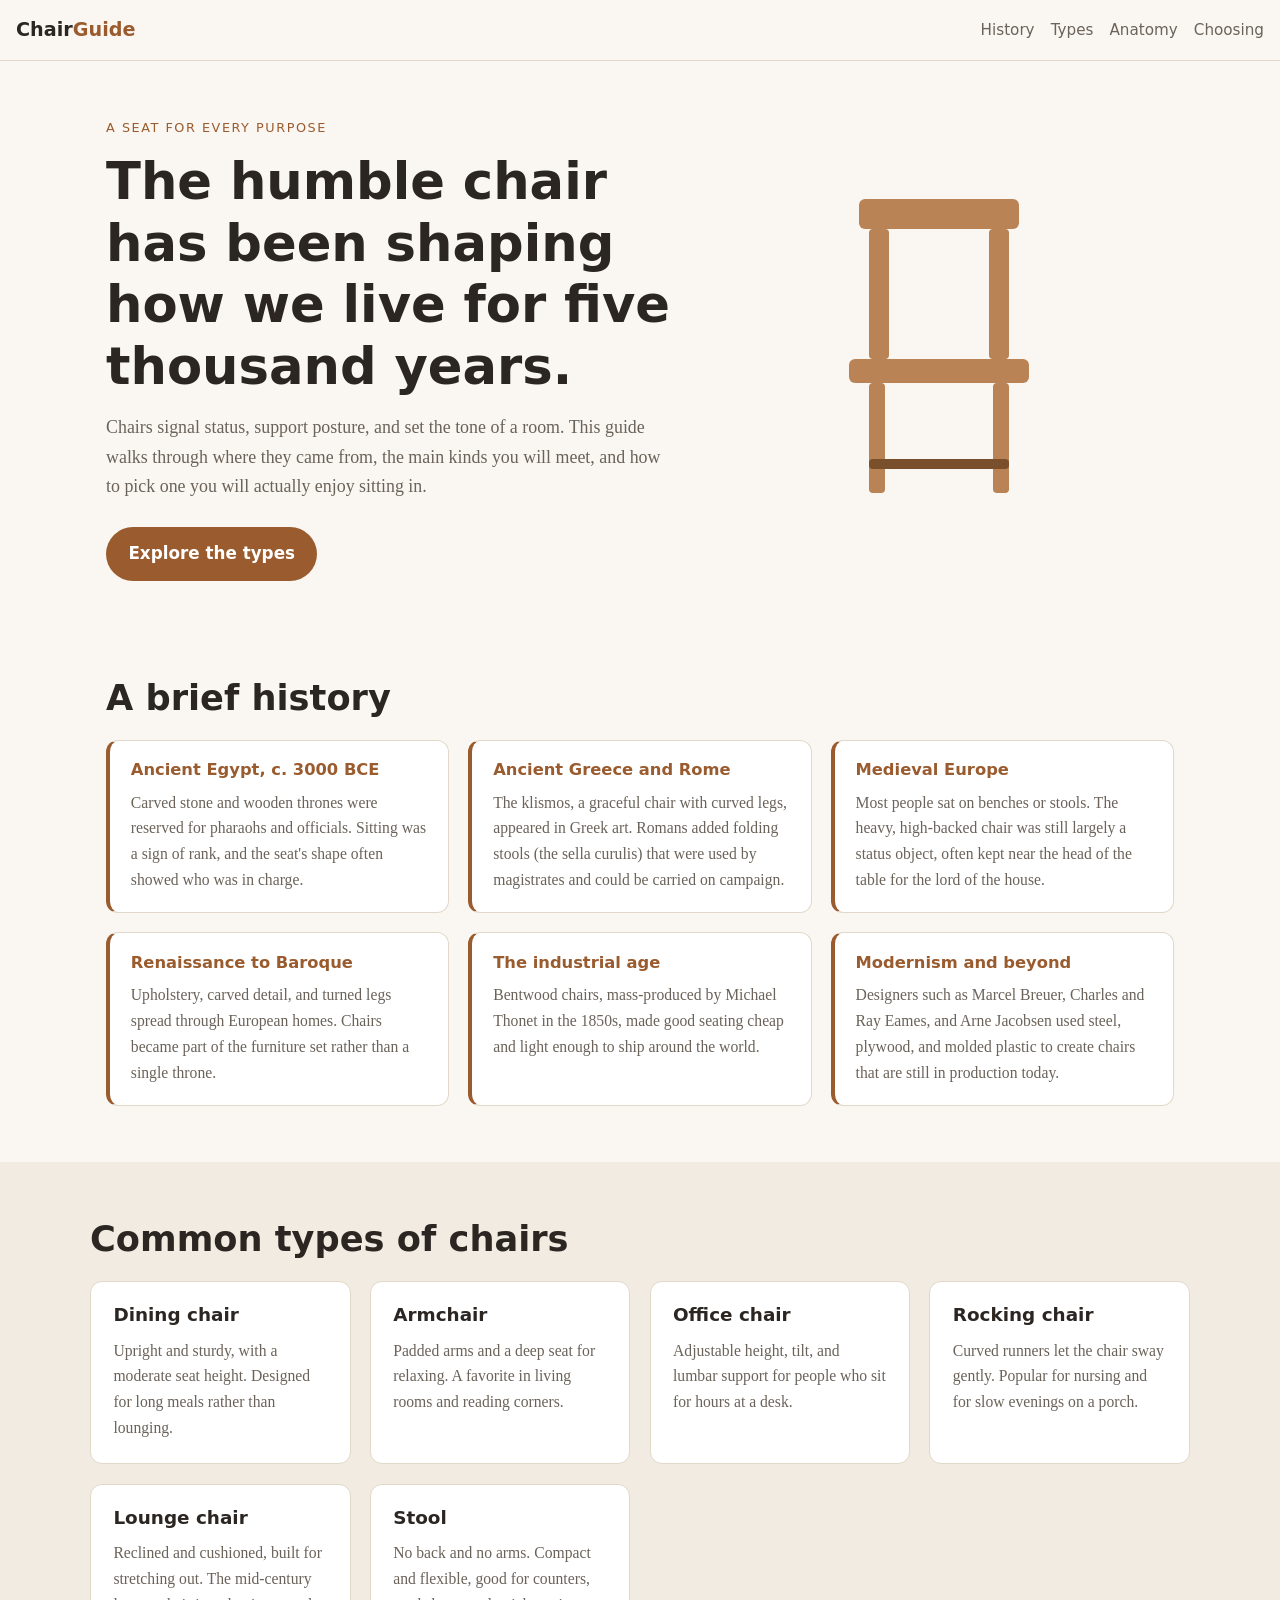
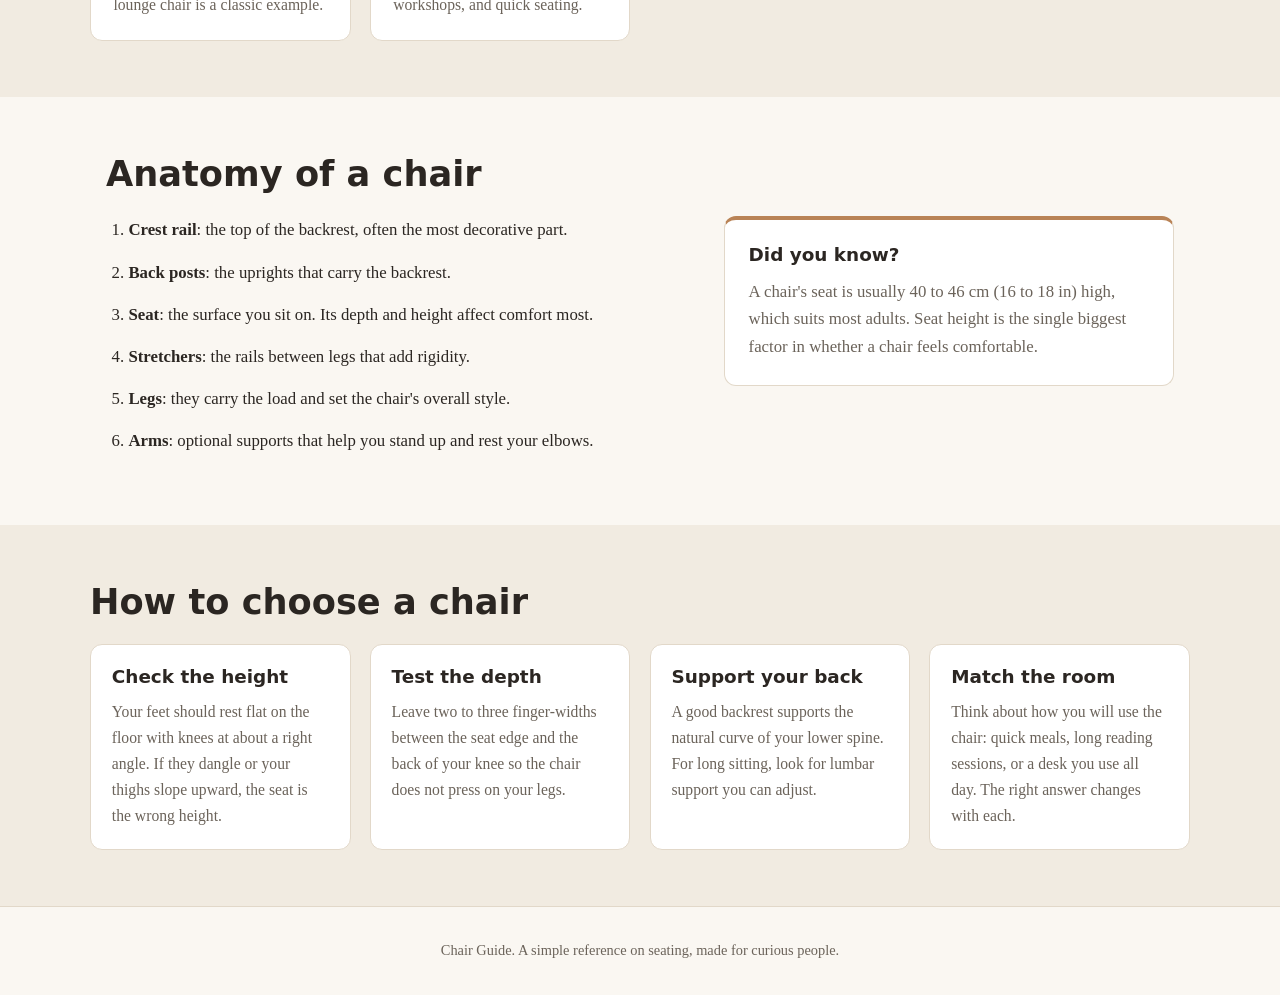
==== index.html @ 773b4d07 "Real Real Chairs" ====
<!doctype html>
<html lang="en">
<head>
  <meta charset="utf-8">
  <meta name="viewport" content="width=device-width, initial-scale=1">
  <title>The Chair: A Seat Through History</title>
  <meta name="description" content="A short guide to chairs: their history, the main types, and how to choose one that fits.">
  <link rel="stylesheet" href="styles.css">
</head>
<body>

  <header class="site-header">
    <a class="logo" href="#top" aria-label="Back to top">Chair<span>Guide</span></a>
    <nav aria-label="Main">
      <a href="#history">History</a>
      <a href="#types">Types</a>
      <a href="#anatomy">Anatomy</a>
      <a href="#choosing">Choosing</a>
    </nav>
  </header>

  <main id="top">

    <section class="hero">
      <div class="hero-text">
        <p class="eyebrow">A seat for every purpose</p>
        <h1>The humble chair has been shaping how we live for five thousand years.</h1>
        <p class="lead">Chairs signal status, support posture, and set the tone of a room. This guide walks through where they came from, the main kinds you will meet, and how to pick one you will actually enjoy sitting in.</p>
        <a class="button" href="#types">Explore the types</a>
      </div>
      <svg class="hero-art" viewBox="0 0 300 340" role="img" aria-label="Simple line drawing of a wooden chair">
        <rect x="70" y="20" width="160" height="30" rx="6" class="wood"/>
        <rect x="80" y="50" width="20" height="130" rx="4" class="wood"/>
        <rect x="200" y="50" width="20" height="130" rx="4" class="wood"/>
        <rect x="60" y="180" width="180" height="24" rx="6" class="wood"/>
        <rect x="80" y="204" width="16" height="110" rx="4" class="wood"/>
        <rect x="204" y="204" width="16" height="110" rx="4" class="wood"/>
        <rect x="80" y="280" width="140" height="10" rx="4" class="wood-dark"/>
      </svg>
    </section>

    <section id="history" class="section">
      <h2>A brief history</h2>
      <div class="timeline">
        <article>
          <h3>Ancient Egypt, c. 3000 BCE</h3>
          <p>Carved stone and wooden thrones were reserved for pharaohs and officials. Sitting was a sign of rank, and the seat's shape often showed who was in charge.</p>
        </article>
        <article>
          <h3>Ancient Greece and Rome</h3>
          <p>The klismos, a graceful chair with curved legs, appeared in Greek art. Romans added folding stools (the sella curulis) that were used by magistrates and could be carried on campaign.</p>
        </article>
        <article>
          <h3>Medieval Europe</h3>
          <p>Most people sat on benches or stools. The heavy, high-backed chair was still largely a status object, often kept near the head of the table for the lord of the house.</p>
        </article>
        <article>
          <h3>Renaissance to Baroque</h3>
          <p>Upholstery, carved detail, and turned legs spread through European homes. Chairs became part of the furniture set rather than a single throne.</p>
        </article>
        <article>
          <h3>The industrial age</h3>
          <p>Bentwood chairs, mass-produced by Michael Thonet in the 1850s, made good seating cheap and light enough to ship around the world.</p>
        </article>
        <article>
          <h3>Modernism and beyond</h3>
          <p>Designers such as Marcel Breuer, Charles and Ray Eames, and Arne Jacobsen used steel, plywood, and molded plastic to create chairs that are still in production today.</p>
        </article>
      </div>
    </section>

    <section id="types" class="section alt">
      <h2>Common types of chairs</h2>
      <div class="cards">
        <article class="card">
          <h3>Dining chair</h3>
          <p>Upright and sturdy, with a moderate seat height. Designed for long meals rather than lounging.</p>
        </article>
        <article class="card">
          <h3>Armchair</h3>
          <p>Padded arms and a deep seat for relaxing. A favorite in living rooms and reading corners.</p>
        </article>
        <article class="card">
          <h3>Office chair</h3>
          <p>Adjustable height, tilt, and lumbar support for people who sit for hours at a desk.</p>
        </article>
        <article class="card">
          <h3>Rocking chair</h3>
          <p>Curved runners let the chair sway gently. Popular for nursing and for slow evenings on a porch.</p>
        </article>
        <article class="card">
          <h3>Lounge chair</h3>
          <p>Reclined and cushioned, built for stretching out. The mid-century lounge chair is a classic example.</p>
        </article>
        <article class="card">
          <h3>Stool</h3>
          <p>No back and no arms. Compact and flexible, good for counters, workshops, and quick seating.</p>
        </article>
      </div>
    </section>

    <section id="anatomy" class="section">
      <h2>Anatomy of a chair</h2>
      <div class="split">
        <ol class="parts">
          <li><strong>Crest rail</strong>: the top of the backrest, often the most decorative part.</li>
          <li><strong>Back posts</strong>: the uprights that carry the backrest.</li>
          <li><strong>Seat</strong>: the surface you sit on. Its depth and height affect comfort most.</li>
          <li><strong>Stretchers</strong>: the rails between legs that add rigidity.</li>
          <li><strong>Legs</strong>: they carry the load and set the chair's overall style.</li>
          <li><strong>Arms</strong>: optional supports that help you stand up and rest your elbows.</li>
        </ol>
        <div class="fact-box">
          <h3>Did you know?</h3>
          <p>A chair's seat is usually 40 to 46 cm (16 to 18 in) high, which suits most adults. Seat height is the single biggest factor in whether a chair feels comfortable.</p>
        </div>
      </div>
    </section>

    <section id="choosing" class="section alt">
      <h2>How to choose a chair</h2>
      <div class="checklist">
        <div>
          <h3>Check the height</h3>
          <p>Your feet should rest flat on the floor with knees at about a right angle. If they dangle or your thighs slope upward, the seat is the wrong height.</p>
        </div>
        <div>
          <h3>Test the depth</h3>
          <p>Leave two to three finger-widths between the seat edge and the back of your knee so the chair does not press on your legs.</p>
        </div>
        <div>
          <h3>Support your back</h3>
          <p>A good backrest supports the natural curve of your lower spine. For long sitting, look for lumbar support you can adjust.</p>
        </div>
        <div>
          <h3>Match the room</h3>
          <p>Think about how you will use the chair: quick meals, long reading sessions, or a desk you use all day. The right answer changes with each.</p>
        </div>
      </div>
    </section>

  </main>

  <footer class="site-footer">
    <p>Chair Guide. A simple reference on seating, made for curious people.</p>
  </footer>

</body>
</html>
---- styles.css ----
:root {
  --bg: #faf7f2;
  --surface: #ffffff;
  --alt: #f1ebe1;
  --text: #2b2622;
  --muted: #6b635a;
  --accent: #9a5b2e;
  --accent-dark: #7a4420;
  --wood: #b98356;
  --wood-dark: #7a4f2c;
  --line: #e2d8c9;
  --radius: 12px;
}

@media (prefers-color-scheme: dark) {
  :root:not([data-theme="light"]) {
    --bg: #1d1a17;
    --surface: #26221e;
    --alt: #2a2520;
    --text: #f1ebe3;
    --muted: #b3a898;
    --accent: #d9a06a;
    --accent-dark: #e8b685;
    --wood: #c9925f;
    --wood-dark: #8a5a32;
    --line: #3d362e;
  }
}

:root[data-theme="dark"] {
  --bg: #1d1a17;
  --surface: #26221e;
  --alt: #2a2520;
  --text: #f1ebe3;
  --muted: #b3a898;
  --accent: #d9a06a;
  --accent-dark: #e8b685;
  --wood: #c9925f;
  --wood-dark: #8a5a32;
  --line: #3d362e;
}

* { box-sizing: border-box; }

html { scroll-behavior: smooth; }

body {
  margin: 0;
  background: var(--bg);
  color: var(--text);
  font-family: Georgia, "Times New Roman", serif;
  line-height: 1.65;
  font-size: 1.05rem;
}

a { color: var(--accent); }

h1, h2, h3 {
  font-family: "Segoe UI", system-ui, -apple-system, sans-serif;
  line-height: 1.2;
  margin: 0 0 0.6em;
}

h2 { font-size: clamp(1.7rem, 3vw, 2.2rem); }
h3 { font-size: 1.15rem; }
p { margin: 0 0 1em; }

/* Header */
.site-header {
  position: sticky;
  top: 0;
  z-index: 10;
  display: flex;
  flex-wrap: wrap;
  align-items: center;
  justify-content: space-between;
  gap: 0.5rem 1.5rem;
  padding: 0.9rem 16px;
  background: color-mix(in srgb, var(--bg) 92%, transparent);
  backdrop-filter: blur(8px);
  border-bottom: 1px solid var(--line);
  font-family: "Segoe UI", system-ui, sans-serif;
}

.logo {
  font-weight: 700;
  font-size: 1.2rem;
  color: var(--text);
  text-decoration: none;
}
.logo span { color: var(--accent); }

.site-header nav { display: flex; flex-wrap: wrap; gap: 1rem; }
.site-header nav a {
  color: var(--muted);
  text-decoration: none;
  font-size: 0.95rem;
}
.site-header nav a:hover,
.site-header nav a:focus-visible { color: var(--accent); }

/* Hero */
.hero {
  display: grid;
  grid-template-columns: 1.2fr 1fr;
  gap: 2rem;
  align-items: center;
  max-width: 1100px;
  margin: 0 auto;
  padding: 3.5rem 16px 2.5rem;
}

.eyebrow {
  font-family: "Segoe UI", system-ui, sans-serif;
  text-transform: uppercase;
  letter-spacing: 0.12em;
  font-size: 0.8rem;
  color: var(--accent);
  margin-bottom: 0.8rem;
}

.hero h1 {
  font-size: clamp(2rem, 4.5vw, 3.2rem);
  margin-bottom: 1rem;
}

.lead {
  color: var(--muted);
  font-size: 1.12rem;
  margin-bottom: 1.6rem;
}

.button {
  display: inline-block;
  padding: 0.8rem 1.4rem;
  background: var(--accent);
  color: #fff;
  border-radius: 999px;
  text-decoration: none;
  font-family: "Segoe UI", system-ui, sans-serif;
  font-weight: 600;
}
.button:hover, .button:focus-visible { background: var(--accent-dark); }

.hero-art {
  width: 100%;
  max-width: 300px;
  justify-self: center;
}
.wood { fill: var(--wood); }
.wood-dark { fill: var(--wood-dark); }

/* Sections */
.section {
  max-width: 1100px;
  margin: 0 auto;
  padding: 3.5rem 16px;
}

.section.alt {
  max-width: none;
  background: var(--alt);
}
.section.alt > * {
  max-width: 1100px;
  margin-left: auto;
  margin-right: auto;
}
.section.alt h2 { padding-top: 0; }

/* Timeline */
.timeline {
  display: grid;
  gap: 1.2rem;
  grid-template-columns: repeat(auto-fit, minmax(260px, 1fr));
}
.timeline article {
  background: var(--surface);
  border: 1px solid var(--line);
  border-left: 4px solid var(--accent);
  border-radius: var(--radius);
  padding: 1.2rem 1.3rem;
}
.timeline h3 { color: var(--accent); font-size: 1.02rem; }
.timeline p { margin: 0; color: var(--muted); font-size: 0.98rem; }

/* Cards */
.cards {
  display: grid;
  gap: 1.2rem;
  grid-template-columns: repeat(auto-fit, minmax(240px, 1fr));
}
.card {
  background: var(--surface);
  border: 1px solid var(--line);
  border-radius: var(--radius);
  padding: 1.4rem;
  transition: transform 0.15s ease, box-shadow 0.15s ease;
}
.card:hover {
  transform: translateY(-3px);
  box-shadow: 0 8px 20px rgba(0, 0, 0, 0.08);
}
.card p { margin: 0; color: var(--muted); font-size: 0.98rem; }

/* Anatomy */
.split {
  display: grid;
  gap: 2rem;
  grid-template-columns: 1.3fr 1fr;
  align-items: start;
}
.parts {
  padding-left: 1.4rem;
  margin: 0;
}
.parts li { margin-bottom: 0.9rem; }
.fact-box {
  background: var(--surface);
  border: 1px solid var(--line);
  border-top: 4px solid var(--wood);
  border-radius: var(--radius);
  padding: 1.5rem;
}
.fact-box p { color: var(--muted); margin: 0; }

/* Checklist */
.checklist {
  display: grid;
  gap: 1.2rem;
  grid-template-columns: repeat(auto-fit, minmax(230px, 1fr));
}
.checklist > div {
  background: var(--surface);
  border-radius: var(--radius);
  padding: 1.3rem;
  border: 1px solid var(--line);
}
.checklist p { margin: 0; color: var(--muted); font-size: 0.98rem; }

/* Footer */
.site-footer {
  text-align: center;
  padding: 2rem 16px;
  color: var(--muted);
  font-size: 0.9rem;
  border-top: 1px solid var(--line);
}
.site-footer p { margin: 0; }

/* Phones */
@media (max-width: 760px) {
  .hero, .split {
    grid-template-columns: 1fr;
  }
  .hero { padding-top: 2.2rem; }
  .hero-art { max-width: 200px; order: -1; }
  .site-header { justify-content: center; }
}

@media (prefers-reduced-motion: reduce) {
  html { scroll-behavior: auto; }
  .card { transition: none; }
}
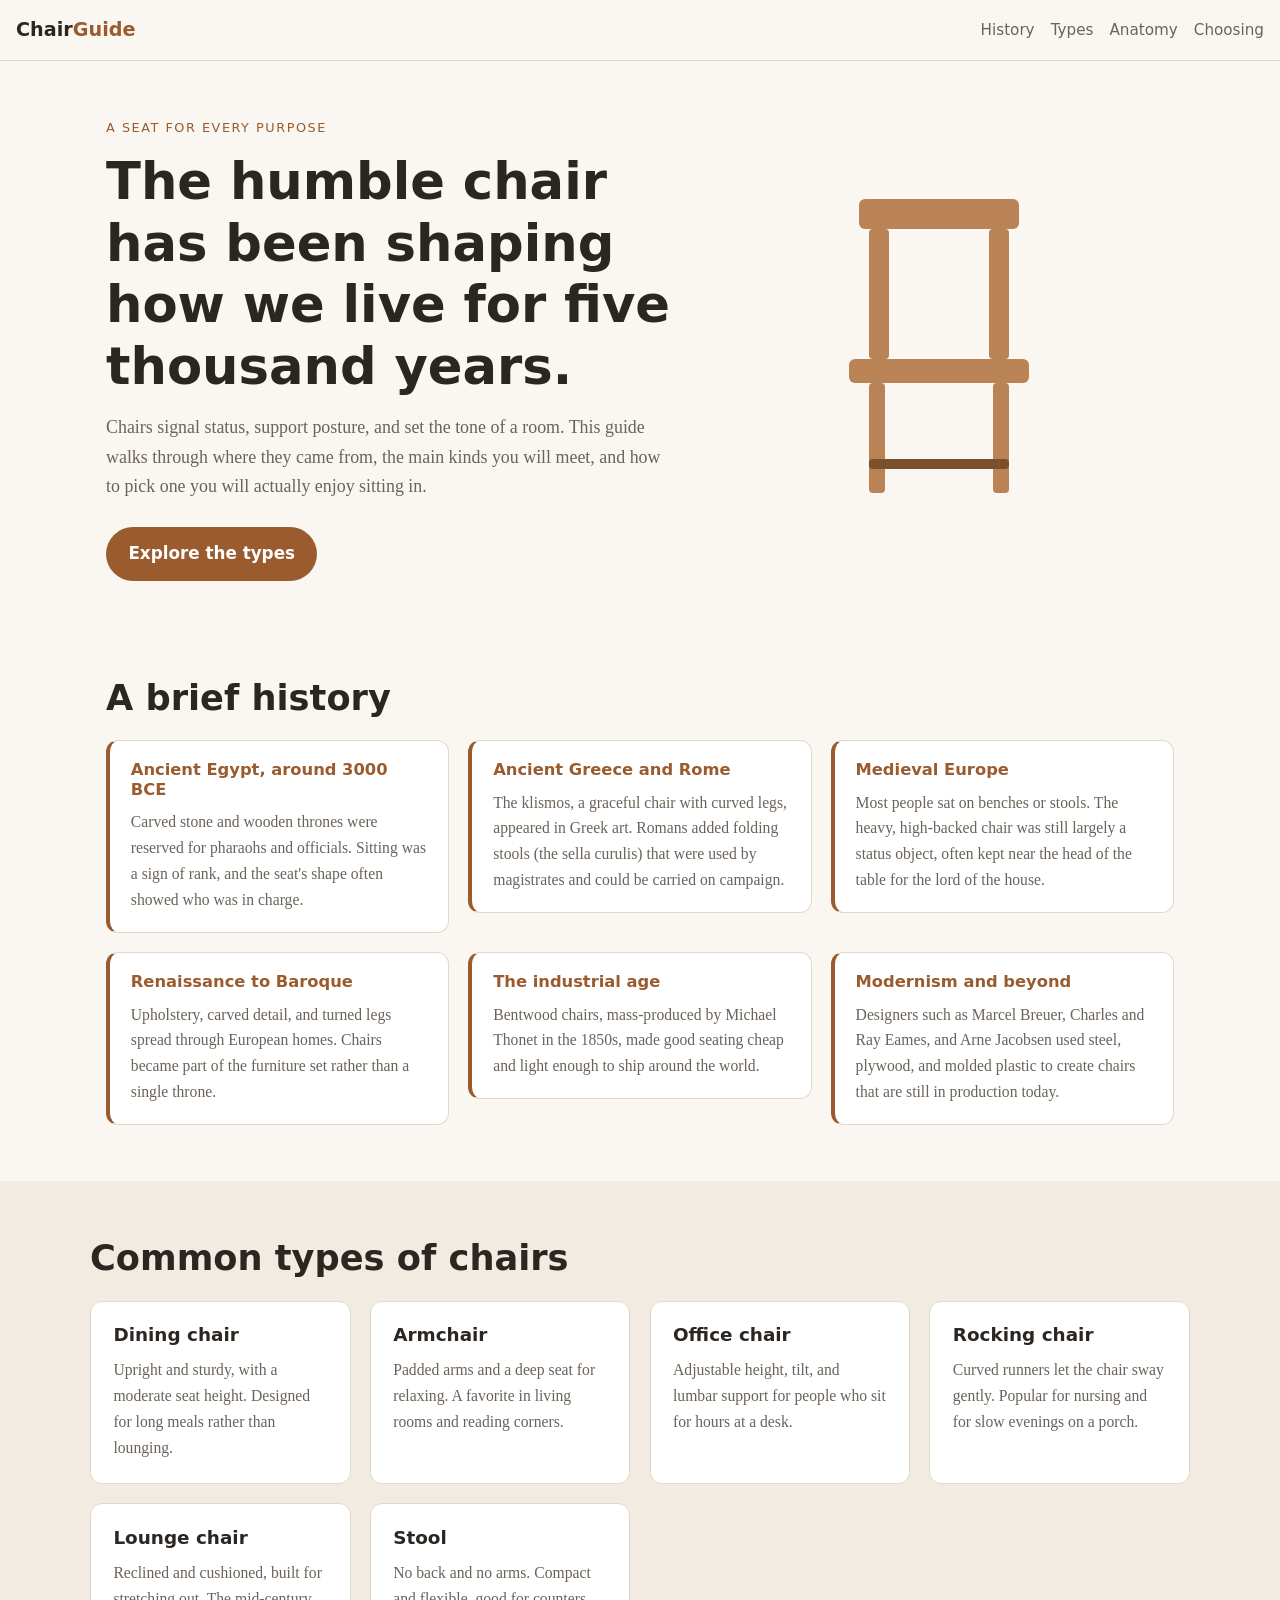
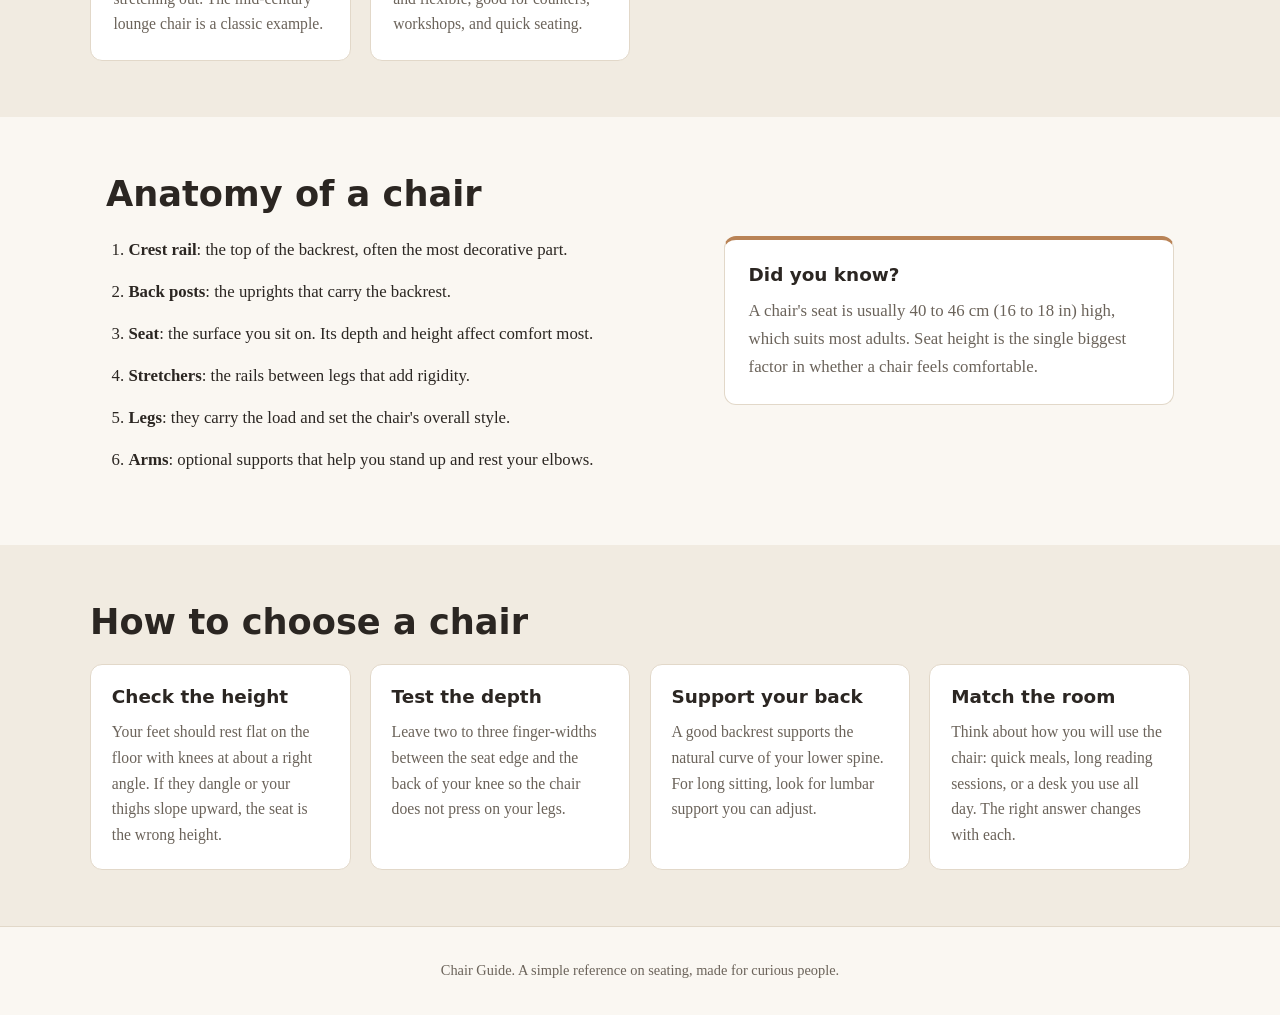
==== commit 1c76adf5: "Real Accessible Chairs" ====
--- a/index.html
+++ b/index.html
@@ -8,9 +8,15 @@
   <link rel="stylesheet" href="styles.css">
 </head>
 <body>
+  <!--
+    Accessibility version. Visual design unchanged from the original.
+    Changes: logo link names the brand for screen readers; timeline and
+    card groups are marked up as lists so NVDA announces list and item counts.
+    Contrast was checked against WCAG AA (4.5:1 for normal text): all pairs pass.
+  -->
 
   <header class="site-header">
-    <a class="logo" href="#top" aria-label="Back to top">Chair<span>Guide</span></a>
+    <a class="logo" href="#top" aria-label="Chair Guide, back to top">Chair<span>Guide</span></a>
     <nav aria-label="Main">
       <a href="#history">History</a>
       <a href="#types">Types</a>
@@ -41,62 +47,74 @@
 
     <section id="history" class="section">
       <h2>A brief history</h2>
-      <div class="timeline">
-        <article>
-          <h3>Ancient Egypt, c. 3000 BCE</h3>
-          <p>Carved stone and wooden thrones were reserved for pharaohs and officials. Sitting was a sign of rank, and the seat's shape often showed who was in charge.</p>
-        </article>
-        <article>
-          <h3>Ancient Greece and Rome</h3>
-          <p>The klismos, a graceful chair with curved legs, appeared in Greek art. Romans added folding stools (the sella curulis) that were used by magistrates and could be carried on campaign.</p>
-        </article>
-        <article>
-          <h3>Medieval Europe</h3>
-          <p>Most people sat on benches or stools. The heavy, high-backed chair was still largely a status object, often kept near the head of the table for the lord of the house.</p>
-        </article>
-        <article>
-          <h3>Renaissance to Baroque</h3>
-          <p>Upholstery, carved detail, and turned legs spread through European homes. Chairs became part of the furniture set rather than a single throne.</p>
-        </article>
-        <article>
-          <h3>The industrial age</h3>
-          <p>Bentwood chairs, mass-produced by Michael Thonet in the 1850s, made good seating cheap and light enough to ship around the world.</p>
-        </article>
-        <article>
-          <h3>Modernism and beyond</h3>
-          <p>Designers such as Marcel Breuer, Charles and Ray Eames, and Arne Jacobsen used steel, plywood, and molded plastic to create chairs that are still in production today.</p>
-        </article>
-      </div>
+      <ul class="timeline">
+        <li>
+          <article>
+            <h3>Ancient Egypt, around 3000 BCE</h3>
+            <p>Carved stone and wooden thrones were reserved for pharaohs and officials. Sitting was a sign of rank, and the seat's shape often showed who was in charge.</p>
+          </article>
+        </li>
+        <li>
+          <article>
+            <h3>Ancient Greece and Rome</h3>
+            <p>The klismos, a graceful chair with curved legs, appeared in Greek art. Romans added folding stools (the sella curulis) that were used by magistrates and could be carried on campaign.</p>
+          </article>
+        </li>
+        <li>
+          <article>
+            <h3>Medieval Europe</h3>
+            <p>Most people sat on benches or stools. The heavy, high-backed chair was still largely a status object, often kept near the head of the table for the lord of the house.</p>
+          </article>
+        </li>
+        <li>
+          <article>
+            <h3>Renaissance to Baroque</h3>
+            <p>Upholstery, carved detail, and turned legs spread through European homes. Chairs became part of the furniture set rather than a single throne.</p>
+          </article>
+        </li>
+        <li>
+          <article>
+            <h3>The industrial age</h3>
+            <p>Bentwood chairs, mass-produced by Michael Thonet in the 1850s, made good seating cheap and light enough to ship around the world.</p>
+          </article>
+        </li>
+        <li>
+          <article>
+            <h3>Modernism and beyond</h3>
+            <p>Designers such as Marcel Breuer, Charles and Ray Eames, and Arne Jacobsen used steel, plywood, and molded plastic to create chairs that are still in production today.</p>
+          </article>
+        </li>
+      </ul>
     </section>
 
     <section id="types" class="section alt">
       <h2>Common types of chairs</h2>
-      <div class="cards">
-        <article class="card">
+      <ul class="cards">
+        <li class="card">
           <h3>Dining chair</h3>
           <p>Upright and sturdy, with a moderate seat height. Designed for long meals rather than lounging.</p>
-        </article>
-        <article class="card">
+        </li>
+        <li class="card">
           <h3>Armchair</h3>
           <p>Padded arms and a deep seat for relaxing. A favorite in living rooms and reading corners.</p>
-        </article>
-        <article class="card">
+        </li>
+        <li class="card">
           <h3>Office chair</h3>
           <p>Adjustable height, tilt, and lumbar support for people who sit for hours at a desk.</p>
-        </article>
-        <article class="card">
+        </li>
+        <li class="card">
           <h3>Rocking chair</h3>
           <p>Curved runners let the chair sway gently. Popular for nursing and for slow evenings on a porch.</p>
-        </article>
-        <article class="card">
+        </li>
+        <li class="card">
           <h3>Lounge chair</h3>
           <p>Reclined and cushioned, built for stretching out. The mid-century lounge chair is a classic example.</p>
-        </article>
-        <article class="card">
+        </li>
+        <li class="card">
           <h3>Stool</h3>
           <p>No back and no arms. Compact and flexible, good for counters, workshops, and quick seating.</p>
-        </article>
-      </div>
+        </li>
+      </ul>
     </section>
 
     <section id="anatomy" class="section">
--- a/styles.css
+++ b/styles.css
@@ -1,3 +1,6 @@
+/* Accessibility version: visual design is identical to the original.
+   Only addition: list reset so the timeline and card lists keep their look. */
+
 :root {
   --bg: #faf7f2;
   --surface: #ffffff;
@@ -168,11 +171,14 @@
 }
 .section.alt h2 { padding-top: 0; }
 
-/* Timeline */
+/* Timeline (list reset keeps the grid look) */
 .timeline {
   display: grid;
   gap: 1.2rem;
   grid-template-columns: repeat(auto-fit, minmax(260px, 1fr));
+  list-style: none;
+  margin: 0;
+  padding: 0;
 }
 .timeline article {
   background: var(--surface);
@@ -184,11 +190,14 @@
 .timeline h3 { color: var(--accent); font-size: 1.02rem; }
 .timeline p { margin: 0; color: var(--muted); font-size: 0.98rem; }
 
-/* Cards */
+/* Cards (list reset keeps the grid look) */
 .cards {
   display: grid;
   gap: 1.2rem;
   grid-template-columns: repeat(auto-fit, minmax(240px, 1fr));
+  list-style: none;
+  margin: 0;
+  padding: 0;
 }
 .card {
   background: var(--surface);
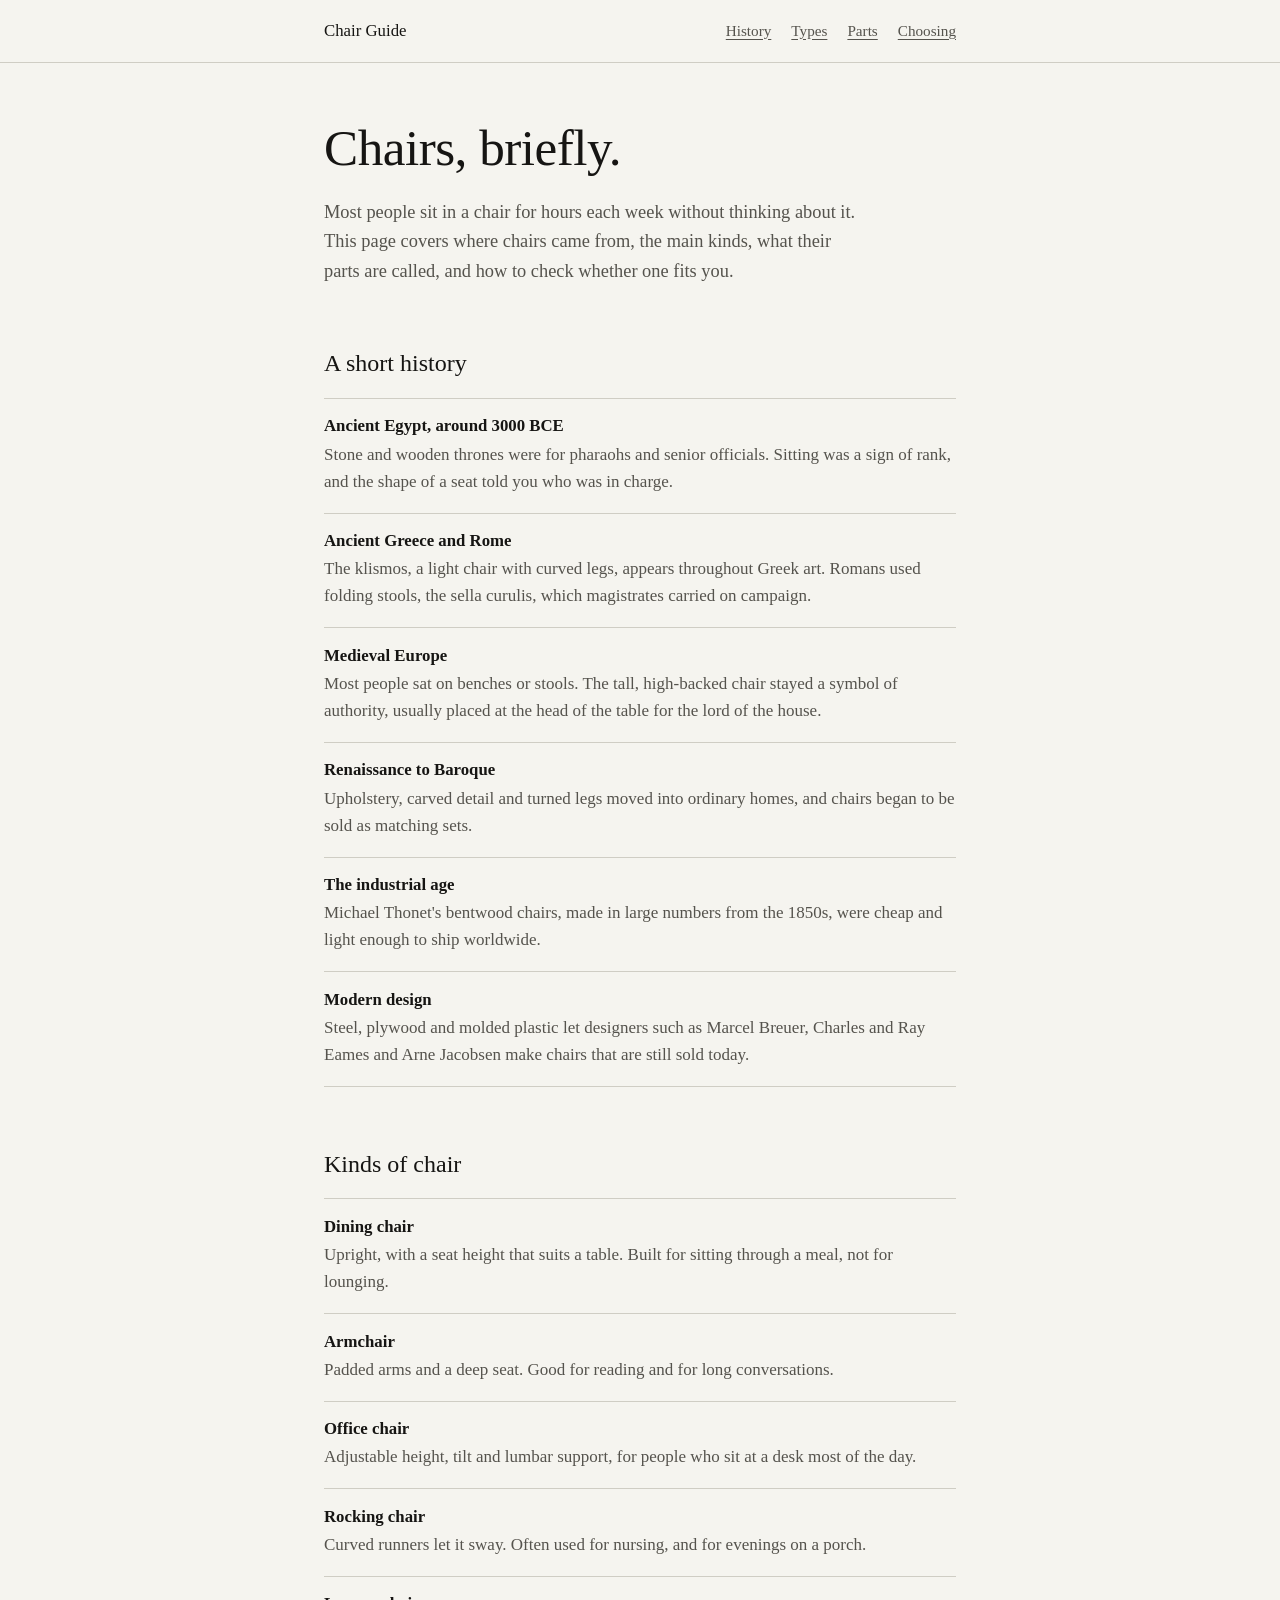
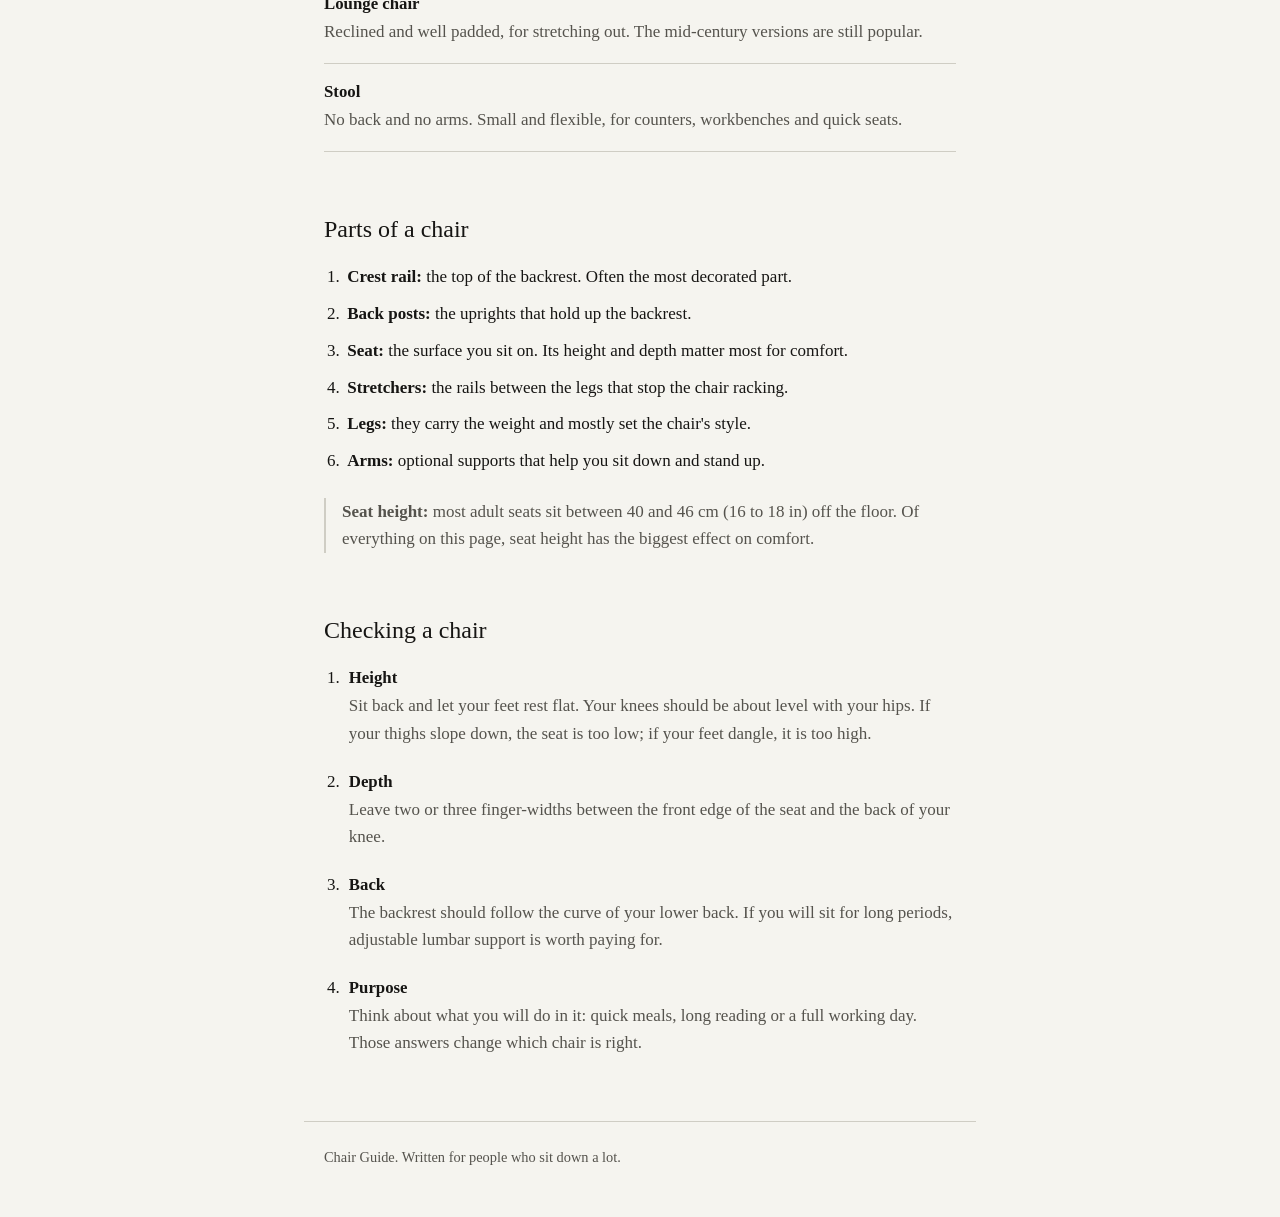
==== commit fa490953: "Real Real Accessible Chairs" ====
--- a/index.html
+++ b/index.html
@@ -3,164 +3,135 @@
 <head>
   <meta charset="utf-8">
   <meta name="viewport" content="width=device-width, initial-scale=1">
-  <title>The Chair: A Seat Through History</title>
-  <meta name="description" content="A short guide to chairs: their history, the main types, and how to choose one that fits.">
+  <title>Chairs, briefly</title>
+  <meta name="description" content="Where chairs came from, the main kinds, what their parts are called, and how to check one fits you.">
   <link rel="stylesheet" href="styles.css">
 </head>
 <body>
   <!--
-    Accessibility version. Visual design unchanged from the original.
-    Changes: logo link names the brand for screen readers; timeline and
-    card groups are marked up as lists so NVDA announces list and item counts.
-    Contrast was checked against WCAG AA (4.5:1 for normal text): all pairs pass.
+    Accessibility version. Semantics unchanged by the redesign: real lists,
+    one h1 with h2/h3 below it, labelled nav, link names match visible text.
+    Contrast checked for WCAG AA (4.5:1 for normal text).
   -->
 
   <header class="site-header">
-    <a class="logo" href="#top" aria-label="Chair Guide, back to top">Chair<span>Guide</span></a>
-    <nav aria-label="Main">
-      <a href="#history">History</a>
-      <a href="#types">Types</a>
-      <a href="#anatomy">Anatomy</a>
-      <a href="#choosing">Choosing</a>
-    </nav>
+    <div class="wrap bar">
+      <a class="name" href="#top">Chair Guide</a>
+      <nav aria-label="Main">
+        <a href="#history">History</a>
+        <a href="#types">Types</a>
+        <a href="#anatomy">Parts</a>
+        <a href="#choosing">Choosing</a>
+      </nav>
+    </div>
   </header>
 
-  <main id="top">
+  <main id="top" class="wrap">
 
-    <section class="hero">
-      <div class="hero-text">
-        <p class="eyebrow">A seat for every purpose</p>
-        <h1>The humble chair has been shaping how we live for five thousand years.</h1>
-        <p class="lead">Chairs signal status, support posture, and set the tone of a room. This guide walks through where they came from, the main kinds you will meet, and how to pick one you will actually enjoy sitting in.</p>
-        <a class="button" href="#types">Explore the types</a>
-      </div>
-      <svg class="hero-art" viewBox="0 0 300 340" role="img" aria-label="Simple line drawing of a wooden chair">
-        <rect x="70" y="20" width="160" height="30" rx="6" class="wood"/>
-        <rect x="80" y="50" width="20" height="130" rx="4" class="wood"/>
-        <rect x="200" y="50" width="20" height="130" rx="4" class="wood"/>
-        <rect x="60" y="180" width="180" height="24" rx="6" class="wood"/>
-        <rect x="80" y="204" width="16" height="110" rx="4" class="wood"/>
-        <rect x="204" y="204" width="16" height="110" rx="4" class="wood"/>
-        <rect x="80" y="280" width="140" height="10" rx="4" class="wood-dark"/>
-      </svg>
+    <section class="intro">
+      <h1>Chairs, briefly.</h1>
+      <p>Most people sit in a chair for hours each week without thinking about it. This page covers where chairs came from, the main kinds, what their parts are called, and how to check whether one fits you.</p>
     </section>
 
-    <section id="history" class="section">
-      <h2>A brief history</h2>
-      <ul class="timeline">
+    <section id="history">
+      <h2>A short history</h2>
+      <ul class="rows">
         <li>
-          <article>
-            <h3>Ancient Egypt, around 3000 BCE</h3>
-            <p>Carved stone and wooden thrones were reserved for pharaohs and officials. Sitting was a sign of rank, and the seat's shape often showed who was in charge.</p>
-          </article>
+          <h3>Ancient Egypt, around 3000 BCE</h3>
+          <p>Stone and wooden thrones were for pharaohs and senior officials. Sitting was a sign of rank, and the shape of a seat told you who was in charge.</p>
         </li>
         <li>
-          <article>
-            <h3>Ancient Greece and Rome</h3>
-            <p>The klismos, a graceful chair with curved legs, appeared in Greek art. Romans added folding stools (the sella curulis) that were used by magistrates and could be carried on campaign.</p>
-          </article>
+          <h3>Ancient Greece and Rome</h3>
+          <p>The klismos, a light chair with curved legs, appears throughout Greek art. Romans used folding stools, the sella curulis, which magistrates carried on campaign.</p>
         </li>
         <li>
-          <article>
-            <h3>Medieval Europe</h3>
-            <p>Most people sat on benches or stools. The heavy, high-backed chair was still largely a status object, often kept near the head of the table for the lord of the house.</p>
-          </article>
+          <h3>Medieval Europe</h3>
+          <p>Most people sat on benches or stools. The tall, high-backed chair stayed a symbol of authority, usually placed at the head of the table for the lord of the house.</p>
         </li>
         <li>
-          <article>
-            <h3>Renaissance to Baroque</h3>
-            <p>Upholstery, carved detail, and turned legs spread through European homes. Chairs became part of the furniture set rather than a single throne.</p>
-          </article>
+          <h3>Renaissance to Baroque</h3>
+          <p>Upholstery, carved detail and turned legs moved into ordinary homes, and chairs began to be sold as matching sets.</p>
         </li>
         <li>
-          <article>
-            <h3>The industrial age</h3>
-            <p>Bentwood chairs, mass-produced by Michael Thonet in the 1850s, made good seating cheap and light enough to ship around the world.</p>
-          </article>
+          <h3>The industrial age</h3>
+          <p>Michael Thonet's bentwood chairs, made in large numbers from the 1850s, were cheap and light enough to ship worldwide.</p>
         </li>
         <li>
-          <article>
-            <h3>Modernism and beyond</h3>
-            <p>Designers such as Marcel Breuer, Charles and Ray Eames, and Arne Jacobsen used steel, plywood, and molded plastic to create chairs that are still in production today.</p>
-          </article>
+          <h3>Modern design</h3>
+          <p>Steel, plywood and molded plastic let designers such as Marcel Breuer, Charles and Ray Eames and Arne Jacobsen make chairs that are still sold today.</p>
         </li>
       </ul>
     </section>
 
-    <section id="types" class="section alt">
-      <h2>Common types of chairs</h2>
-      <ul class="cards">
-        <li class="card">
+    <section id="types">
+      <h2>Kinds of chair</h2>
+      <ul class="rows">
+        <li>
           <h3>Dining chair</h3>
-          <p>Upright and sturdy, with a moderate seat height. Designed for long meals rather than lounging.</p>
+          <p>Upright, with a seat height that suits a table. Built for sitting through a meal, not for lounging.</p>
         </li>
-        <li class="card">
+        <li>
           <h3>Armchair</h3>
-          <p>Padded arms and a deep seat for relaxing. A favorite in living rooms and reading corners.</p>
+          <p>Padded arms and a deep seat. Good for reading and for long conversations.</p>
         </li>
-        <li class="card">
+        <li>
           <h3>Office chair</h3>
-          <p>Adjustable height, tilt, and lumbar support for people who sit for hours at a desk.</p>
+          <p>Adjustable height, tilt and lumbar support, for people who sit at a desk most of the day.</p>
         </li>
-        <li class="card">
+        <li>
           <h3>Rocking chair</h3>
-          <p>Curved runners let the chair sway gently. Popular for nursing and for slow evenings on a porch.</p>
+          <p>Curved runners let it sway. Often used for nursing, and for evenings on a porch.</p>
         </li>
-        <li class="card">
+        <li>
           <h3>Lounge chair</h3>
-          <p>Reclined and cushioned, built for stretching out. The mid-century lounge chair is a classic example.</p>
+          <p>Reclined and well padded, for stretching out. The mid-century versions are still popular.</p>
         </li>
-        <li class="card">
+        <li>
           <h3>Stool</h3>
-          <p>No back and no arms. Compact and flexible, good for counters, workshops, and quick seating.</p>
+          <p>No back and no arms. Small and flexible, for counters, workbenches and quick seats.</p>
         </li>
       </ul>
     </section>
 
-    <section id="anatomy" class="section">
-      <h2>Anatomy of a chair</h2>
-      <div class="split">
-        <ol class="parts">
-          <li><strong>Crest rail</strong>: the top of the backrest, often the most decorative part.</li>
-          <li><strong>Back posts</strong>: the uprights that carry the backrest.</li>
-          <li><strong>Seat</strong>: the surface you sit on. Its depth and height affect comfort most.</li>
-          <li><strong>Stretchers</strong>: the rails between legs that add rigidity.</li>
-          <li><strong>Legs</strong>: they carry the load and set the chair's overall style.</li>
-          <li><strong>Arms</strong>: optional supports that help you stand up and rest your elbows.</li>
-        </ol>
-        <div class="fact-box">
-          <h3>Did you know?</h3>
-          <p>A chair's seat is usually 40 to 46 cm (16 to 18 in) high, which suits most adults. Seat height is the single biggest factor in whether a chair feels comfortable.</p>
-        </div>
-      </div>
+    <section id="anatomy">
+      <h2>Parts of a chair</h2>
+      <ol class="parts">
+        <li><strong>Crest rail:</strong> the top of the backrest. Often the most decorated part.</li>
+        <li><strong>Back posts:</strong> the uprights that hold up the backrest.</li>
+        <li><strong>Seat:</strong> the surface you sit on. Its height and depth matter most for comfort.</li>
+        <li><strong>Stretchers:</strong> the rails between the legs that stop the chair racking.</li>
+        <li><strong>Legs:</strong> they carry the weight and mostly set the chair's style.</li>
+        <li><strong>Arms:</strong> optional supports that help you sit down and stand up.</li>
+      </ol>
+      <p class="note"><strong>Seat height:</strong> most adult seats sit between 40 and 46 cm (16 to 18 in) off the floor. Of everything on this page, seat height has the biggest effect on comfort.</p>
     </section>
 
-    <section id="choosing" class="section alt">
-      <h2>How to choose a chair</h2>
-      <div class="checklist">
-        <div>
-          <h3>Check the height</h3>
-          <p>Your feet should rest flat on the floor with knees at about a right angle. If they dangle or your thighs slope upward, the seat is the wrong height.</p>
-        </div>
-        <div>
-          <h3>Test the depth</h3>
-          <p>Leave two to three finger-widths between the seat edge and the back of your knee so the chair does not press on your legs.</p>
-        </div>
-        <div>
-          <h3>Support your back</h3>
-          <p>A good backrest supports the natural curve of your lower spine. For long sitting, look for lumbar support you can adjust.</p>
-        </div>
-        <div>
-          <h3>Match the room</h3>
-          <p>Think about how you will use the chair: quick meals, long reading sessions, or a desk you use all day. The right answer changes with each.</p>
-        </div>
-      </div>
+    <section id="choosing">
+      <h2>Checking a chair</h2>
+      <ol class="steps">
+        <li>
+          <h3>Height</h3>
+          <p>Sit back and let your feet rest flat. Your knees should be about level with your hips. If your thighs slope down, the seat is too low; if your feet dangle, it is too high.</p>
+        </li>
+        <li>
+          <h3>Depth</h3>
+          <p>Leave two or three finger-widths between the front edge of the seat and the back of your knee.</p>
+        </li>
+        <li>
+          <h3>Back</h3>
+          <p>The backrest should follow the curve of your lower back. If you will sit for long periods, adjustable lumbar support is worth paying for.</p>
+        </li>
+        <li>
+          <h3>Purpose</h3>
+          <p>Think about what you will do in it: quick meals, long reading or a full working day. Those answers change which chair is right.</p>
+        </li>
+      </ol>
     </section>
 
   </main>
 
-  <footer class="site-footer">
-    <p>Chair Guide. A simple reference on seating, made for curious people.</p>
+  <footer class="site-footer wrap">
+    <p>Chair Guide. Written for people who sit down a lot.</p>
   </footer>
 
 </body>
--- a/styles.css
+++ b/styles.css
@@ -1,273 +1,109 @@
-/* Accessibility version: visual design is identical to the original.
-   Only addition: list reset so the timeline and card lists keep their look. */
+/* Accessibility version, second design pass.
+   One serif family, one accent colour, underlined links, list rows instead of cards. */
 
 :root {
-  --bg: #faf7f2;
-  --surface: #ffffff;
-  --alt: #f1ebe1;
-  --text: #2b2622;
-  --muted: #6b635a;
-  --accent: #9a5b2e;
-  --accent-dark: #7a4420;
-  --wood: #b98356;
-  --wood-dark: #7a4f2c;
-  --line: #e2d8c9;
-  --radius: 12px;
+  --paper: #f5f4ef;
+  --ink: #161513;
+  --soft: #55534d;
+  --rule: #cfcdc4;
+  --accent: #2f5d50;
 }
 
 @media (prefers-color-scheme: dark) {
   :root:not([data-theme="light"]) {
-    --bg: #1d1a17;
-    --surface: #26221e;
-    --alt: #2a2520;
-    --text: #f1ebe3;
-    --muted: #b3a898;
-    --accent: #d9a06a;
-    --accent-dark: #e8b685;
-    --wood: #c9925f;
-    --wood-dark: #8a5a32;
-    --line: #3d362e;
+    --paper: #141413;
+    --ink: #ecebe6;
+    --soft: #a9a79f;
+    --rule: #34332f;
+    --accent: #8fc4b2;
   }
 }
 
 :root[data-theme="dark"] {
-  --bg: #1d1a17;
-  --surface: #26221e;
-  --alt: #2a2520;
-  --text: #f1ebe3;
-  --muted: #b3a898;
-  --accent: #d9a06a;
-  --accent-dark: #e8b685;
-  --wood: #c9925f;
-  --wood-dark: #8a5a32;
-  --line: #3d362e;
+  --paper: #141413;
+  --ink: #ecebe6;
+  --soft: #a9a79f;
+  --rule: #34332f;
+  --accent: #8fc4b2;
 }
 
 * { box-sizing: border-box; }
 
-html { scroll-behavior: smooth; }
-
 body {
   margin: 0;
-  background: var(--bg);
-  color: var(--text);
+  background: var(--paper);
+  color: var(--ink);
   font-family: Georgia, "Times New Roman", serif;
-  line-height: 1.65;
-  font-size: 1.05rem;
+  font-size: 1.0625rem;
+  line-height: 1.6;
 }
 
-a { color: var(--accent); }
+a { color: var(--accent); text-decoration: underline; text-underline-offset: 0.2em; }
 
-h1, h2, h3 {
-  font-family: "Segoe UI", system-ui, -apple-system, sans-serif;
-  line-height: 1.2;
-  margin: 0 0 0.6em;
+h1, h2, h3 { font-weight: 400; line-height: 1.15; margin: 0; }
+h1 { font-size: clamp(2.2rem, 6vw, 3.2rem); letter-spacing: -0.01em; margin-bottom: 1.25rem; }
+h2 { font-size: 1.5rem; margin-bottom: 1.25rem; }
+h3 { font-size: 1.05rem; font-weight: 700; margin-bottom: 0.3rem; }
+p { margin: 0; }
+
+.wrap { max-width: 42rem; margin: 0 auto; padding: 0 1.25rem; }
+
+/* Header: plain, not sticky */
+.site-header { border-bottom: 1px solid var(--rule); }
+.bar {
+  display: flex;
+  flex-wrap: wrap;
+  justify-content: space-between;
+  align-items: baseline;
+  gap: 0.5rem 1.5rem;
+  padding-top: 1.1rem;
+  padding-bottom: 1.1rem;
+}
+.name { color: var(--ink); font-size: 1.05rem; text-decoration: none; }
+.site-header nav { display: flex; flex-wrap: wrap; gap: 0.4rem 1.25rem; font-size: 0.95rem; }
+.site-header nav a { color: var(--soft); }
+.site-header nav a:hover { color: var(--ink); }
+
+/* Sections */
+main section { padding-top: 3rem; }
+main section + section { margin-top: 1rem; }
+.intro { padding-top: 3.5rem; }
+.intro p { color: var(--soft); font-size: 1.15rem; max-width: 34rem; }
+
+/* Rows: history and types */
+.rows { list-style: none; margin: 0; padding: 0; }
+.rows li {
+  padding: 1.1rem 0;
+  border-top: 1px solid var(--rule);
+}
+.rows li:last-child { border-bottom: 1px solid var(--rule); }
+.rows p { color: var(--soft); }
+
+/* Anatomy */
+.parts { padding-left: 1.25rem; margin: 0 0 1.5rem; }
+.parts li { margin-bottom: 0.6rem; padding-left: 0.2rem; }
+.note {
+  color: var(--soft);
+  border-left: 2px solid var(--rule);
+  padding-left: 1rem;
 }
 
-h2 { font-size: clamp(1.7rem, 3vw, 2.2rem); }
-h3 { font-size: 1.15rem; }
-p { margin: 0 0 1em; }
-
-/* Header */
-.site-header {
-  position: sticky;
-  top: 0;
-  z-index: 10;
-  display: flex;
-  flex-wrap: wrap;
-  align-items: center;
-  justify-content: space-between;
-  gap: 0.5rem 1.5rem;
-  padding: 0.9rem 16px;
-  background: color-mix(in srgb, var(--bg) 92%, transparent);
-  backdrop-filter: blur(8px);
-  border-bottom: 1px solid var(--line);
-  font-family: "Segoe UI", system-ui, sans-serif;
-}
-
-.logo {
-  font-weight: 700;
-  font-size: 1.2rem;
-  color: var(--text);
-  text-decoration: none;
-}
-.logo span { color: var(--accent); }
-
-.site-header nav { display: flex; flex-wrap: wrap; gap: 1rem; }
-.site-header nav a {
-  color: var(--muted);
-  text-decoration: none;
-  font-size: 0.95rem;
-}
-.site-header nav a:hover,
-.site-header nav a:focus-visible { color: var(--accent); }
-
-/* Hero */
-.hero {
-  display: grid;
-  grid-template-columns: 1.2fr 1fr;
-  gap: 2rem;
-  align-items: center;
-  max-width: 1100px;
-  margin: 0 auto;
-  padding: 3.5rem 16px 2.5rem;
-}
-
-.eyebrow {
-  font-family: "Segoe UI", system-ui, sans-serif;
-  text-transform: uppercase;
-  letter-spacing: 0.12em;
-  font-size: 0.8rem;
-  color: var(--accent);
-  margin-bottom: 0.8rem;
-}
-
-.hero h1 {
-  font-size: clamp(2rem, 4.5vw, 3.2rem);
-  margin-bottom: 1rem;
-}
-
-.lead {
-  color: var(--muted);
-  font-size: 1.12rem;
-  margin-bottom: 1.6rem;
-}
-
-.button {
-  display: inline-block;
-  padding: 0.8rem 1.4rem;
-  background: var(--accent);
-  color: #fff;
-  border-radius: 999px;
-  text-decoration: none;
-  font-family: "Segoe UI", system-ui, sans-serif;
-  font-weight: 600;
-}
-.button:hover, .button:focus-visible { background: var(--accent-dark); }
-
-.hero-art {
-  width: 100%;
-  max-width: 300px;
-  justify-self: center;
-}
-.wood { fill: var(--wood); }
-.wood-dark { fill: var(--wood-dark); }
-
-/* Sections */
-.section {
-  max-width: 1100px;
-  margin: 0 auto;
-  padding: 3.5rem 16px;
-}
-
-.section.alt {
-  max-width: none;
-  background: var(--alt);
-}
-.section.alt > * {
-  max-width: 1100px;
-  margin-left: auto;
-  margin-right: auto;
-}
-.section.alt h2 { padding-top: 0; }
-
-/* Timeline (list reset keeps the grid look) */
-.timeline {
-  display: grid;
-  gap: 1.2rem;
-  grid-template-columns: repeat(auto-fit, minmax(260px, 1fr));
-  list-style: none;
-  margin: 0;
-  padding: 0;
-}
-.timeline article {
-  background: var(--surface);
-  border: 1px solid var(--line);
-  border-left: 4px solid var(--accent);
-  border-radius: var(--radius);
-  padding: 1.2rem 1.3rem;
-}
-.timeline h3 { color: var(--accent); font-size: 1.02rem; }
-.timeline p { margin: 0; color: var(--muted); font-size: 0.98rem; }
-
-/* Cards (list reset keeps the grid look) */
-.cards {
-  display: grid;
-  gap: 1.2rem;
-  grid-template-columns: repeat(auto-fit, minmax(240px, 1fr));
-  list-style: none;
-  margin: 0;
-  padding: 0;
-}
-.card {
-  background: var(--surface);
-  border: 1px solid var(--line);
-  border-radius: var(--radius);
-  padding: 1.4rem;
-  transition: transform 0.15s ease, box-shadow 0.15s ease;
-}
-.card:hover {
-  transform: translateY(-3px);
-  box-shadow: 0 8px 20px rgba(0, 0, 0, 0.08);
-}
-.card p { margin: 0; color: var(--muted); font-size: 0.98rem; }
-
-/* Anatomy */
-.split {
-  display: grid;
-  gap: 2rem;
-  grid-template-columns: 1.3fr 1fr;
-  align-items: start;
-}
-.parts {
-  padding-left: 1.4rem;
-  margin: 0;
-}
-.parts li { margin-bottom: 0.9rem; }
-.fact-box {
-  background: var(--surface);
-  border: 1px solid var(--line);
-  border-top: 4px solid var(--wood);
-  border-radius: var(--radius);
-  padding: 1.5rem;
-}
-.fact-box p { color: var(--muted); margin: 0; }
-
-/* Checklist */
-.checklist {
-  display: grid;
-  gap: 1.2rem;
-  grid-template-columns: repeat(auto-fit, minmax(230px, 1fr));
-}
-.checklist > div {
-  background: var(--surface);
-  border-radius: var(--radius);
-  padding: 1.3rem;
-  border: 1px solid var(--line);
-}
-.checklist p { margin: 0; color: var(--muted); font-size: 0.98rem; }
+/* Checking steps */
+.steps { padding-left: 1.25rem; margin: 0; }
+.steps li { padding-left: 0.3rem; margin-bottom: 1.3rem; }
+.steps p { color: var(--soft); margin-top: 0.2rem; }
 
 /* Footer */
 .site-footer {
-  text-align: center;
-  padding: 2rem 16px;
-  color: var(--muted);
+  margin-top: 4rem;
+  padding-top: 1.5rem;
+  padding-bottom: 3rem;
+  border-top: 1px solid var(--rule);
+  color: var(--soft);
   font-size: 0.9rem;
-  border-top: 1px solid var(--line);
 }
 .site-footer p { margin: 0; }
 
-/* Phones */
-@media (max-width: 760px) {
-  .hero, .split {
-    grid-template-columns: 1fr;
-  }
-  .hero { padding-top: 2.2rem; }
-  .hero-art { max-width: 200px; order: -1; }
-  .site-header { justify-content: center; }
+@media (max-width: 480px) {
+  body { font-size: 1rem; }
 }
-
-@media (prefers-reduced-motion: reduce) {
-  html { scroll-behavior: auto; }
-  .card { transition: none; }
-}
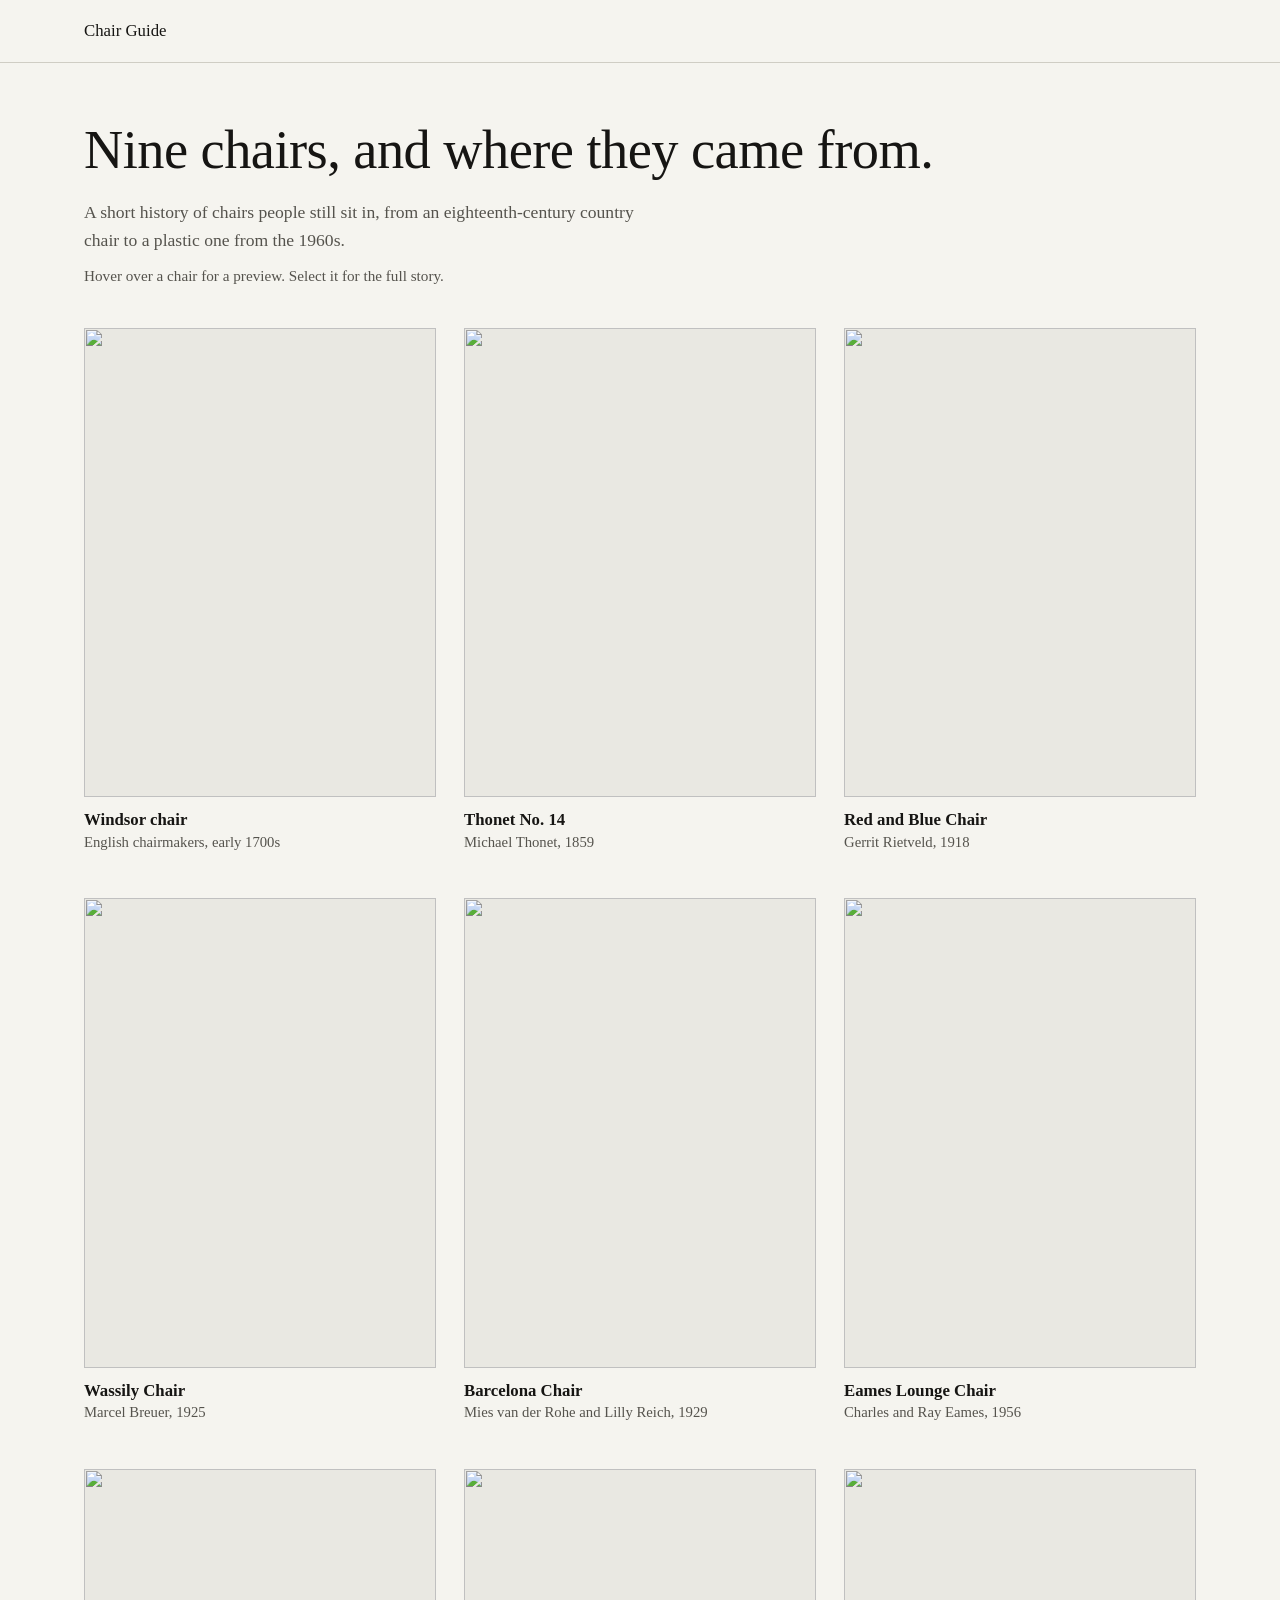
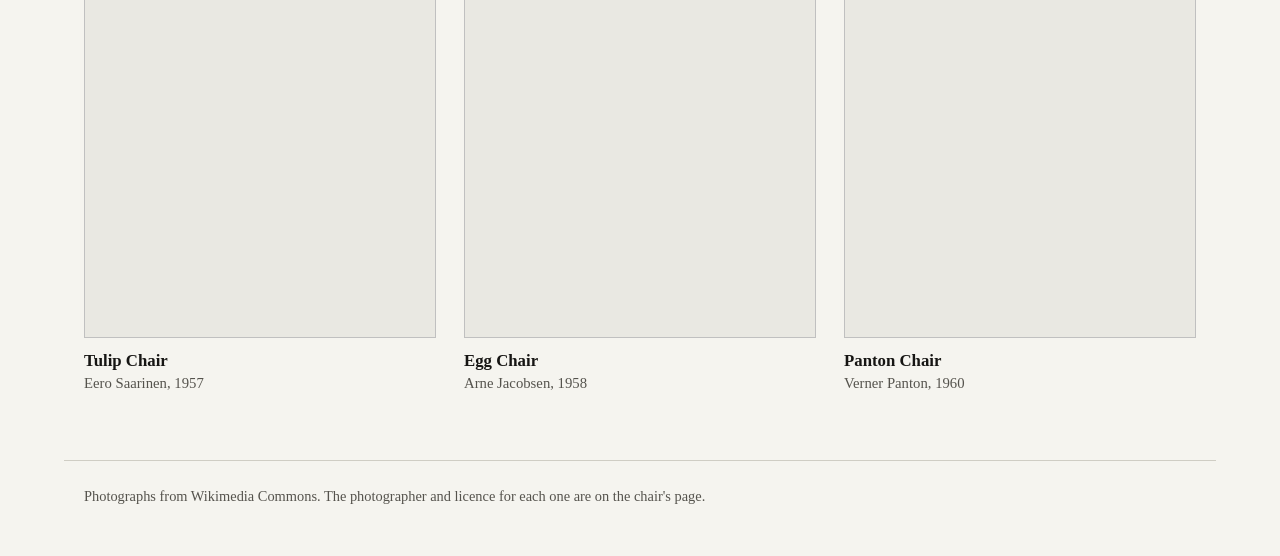
==== commit 8ddb8013: "Image added" ====
--- a/index.html
+++ b/index.html
@@ -3,136 +3,104 @@
 <head>
   <meta charset="utf-8">
   <meta name="viewport" content="width=device-width, initial-scale=1">
-  <title>Chairs, briefly</title>
-  <meta name="description" content="Where chairs came from, the main kinds, what their parts are called, and how to check one fits you.">
+  <title>Chair Guide: nine chairs</title>
+  <meta name="description" content="Nine well-known chairs and the story behind each one.">
   <link rel="stylesheet" href="styles.css">
 </head>
 <body>
-  <!--
-    Accessibility version. Semantics unchanged by the redesign: real lists,
-    one h1 with h2/h3 below it, labelled nav, link names match visible text.
-    Contrast checked for WCAG AA (4.5:1 for normal text).
-  -->
-
   <header class="site-header">
-    <div class="wrap bar">
-      <a class="name" href="#top">Chair Guide</a>
-      <nav aria-label="Main">
-        <a href="#history">History</a>
-        <a href="#types">Types</a>
-        <a href="#anatomy">Parts</a>
-        <a href="#choosing">Choosing</a>
-      </nav>
+    <div class="wrap wide bar">
+      <a class="name-link" href="index.html">Chair Guide</a>
     </div>
   </header>
 
-  <main id="top" class="wrap">
-
+  <main class="wrap wide">
     <section class="intro">
-      <h1>Chairs, briefly.</h1>
-      <p>Most people sit in a chair for hours each week without thinking about it. This page covers where chairs came from, the main kinds, what their parts are called, and how to check whether one fits you.</p>
+      <h1>Nine chairs, and where they came from.</h1>
+      <p>A short history of chairs people still sit in, from an eighteenth-century country chair to a plastic one from the 1960s.</p>
+      <p class="hint"><span class="hint-hover">Hover over a chair for a preview. Select it for the full story.</span><span class="hint-touch">Touch and hold a chair for a preview. Tap it for the full story.</span></p>
     </section>
 
-    <section id="history">
-      <h2>A short history</h2>
-      <ul class="rows">
-        <li>
-          <h3>Ancient Egypt, around 3000 BCE</h3>
-          <p>Stone and wooden thrones were for pharaohs and senior officials. Sitting was a sign of rank, and the shape of a seat told you who was in charge.</p>
-        </li>
-        <li>
-          <h3>Ancient Greece and Rome</h3>
-          <p>The klismos, a light chair with curved legs, appears throughout Greek art. Romans used folding stools, the sella curulis, which magistrates carried on campaign.</p>
-        </li>
-        <li>
-          <h3>Medieval Europe</h3>
-          <p>Most people sat on benches or stools. The tall, high-backed chair stayed a symbol of authority, usually placed at the head of the table for the lord of the house.</p>
-        </li>
-        <li>
-          <h3>Renaissance to Baroque</h3>
-          <p>Upholstery, carved detail and turned legs moved into ordinary homes, and chairs began to be sold as matching sets.</p>
-        </li>
-        <li>
-          <h3>The industrial age</h3>
-          <p>Michael Thonet's bentwood chairs, made in large numbers from the 1850s, were cheap and light enough to ship worldwide.</p>
-        </li>
-        <li>
-          <h3>Modern design</h3>
-          <p>Steel, plywood and molded plastic let designers such as Marcel Breuer, Charles and Ray Eames and Arne Jacobsen make chairs that are still sold today.</p>
-        </li>
-      </ul>
-    </section>
-
-    <section id="types">
-      <h2>Kinds of chair</h2>
-      <ul class="rows">
-        <li>
-          <h3>Dining chair</h3>
-          <p>Upright, with a seat height that suits a table. Built for sitting through a meal, not for lounging.</p>
-        </li>
-        <li>
-          <h3>Armchair</h3>
-          <p>Padded arms and a deep seat. Good for reading and for long conversations.</p>
-        </li>
-        <li>
-          <h3>Office chair</h3>
-          <p>Adjustable height, tilt and lumbar support, for people who sit at a desk most of the day.</p>
-        </li>
-        <li>
-          <h3>Rocking chair</h3>
-          <p>Curved runners let it sway. Often used for nursing, and for evenings on a porch.</p>
-        </li>
-        <li>
-          <h3>Lounge chair</h3>
-          <p>Reclined and well padded, for stretching out. The mid-century versions are still popular.</p>
-        </li>
-        <li>
-          <h3>Stool</h3>
-          <p>No back and no arms. Small and flexible, for counters, workbenches and quick seats.</p>
-        </li>
-      </ul>
-    </section>
-
-    <section id="anatomy">
-      <h2>Parts of a chair</h2>
-      <ol class="parts">
-        <li><strong>Crest rail:</strong> the top of the backrest. Often the most decorated part.</li>
-        <li><strong>Back posts:</strong> the uprights that hold up the backrest.</li>
-        <li><strong>Seat:</strong> the surface you sit on. Its height and depth matter most for comfort.</li>
-        <li><strong>Stretchers:</strong> the rails between the legs that stop the chair racking.</li>
-        <li><strong>Legs:</strong> they carry the weight and mostly set the chair's style.</li>
-        <li><strong>Arms:</strong> optional supports that help you sit down and stand up.</li>
-      </ol>
-      <p class="note"><strong>Seat height:</strong> most adult seats sit between 40 and 46 cm (16 to 18 in) off the floor. Of everything on this page, seat height has the biggest effect on comfort.</p>
-    </section>
-
-    <section id="choosing">
-      <h2>Checking a chair</h2>
-      <ol class="steps">
-        <li>
-          <h3>Height</h3>
-          <p>Sit back and let your feet rest flat. Your knees should be about level with your hips. If your thighs slope down, the seat is too low; if your feet dangle, it is too high.</p>
-        </li>
-        <li>
-          <h3>Depth</h3>
-          <p>Leave two or three finger-widths between the front edge of the seat and the back of your knee.</p>
-        </li>
-        <li>
-          <h3>Back</h3>
-          <p>The backrest should follow the curve of your lower back. If you will sit for long periods, adjustable lumbar support is worth paying for.</p>
-        </li>
-        <li>
-          <h3>Purpose</h3>
-          <p>Think about what you will do in it: quick meals, long reading or a full working day. Those answers change which chair is right.</p>
-        </li>
-      </ol>
-    </section>
-
+    <ul class="grid">
+      <li>
+        <a class="tile" href="chairs/windsor-chair.html" aria-describedby="peek-windsor-chair">
+          <span class="plate"><img src="https://upload.wikimedia.org/wikipedia/commons/thumb/2/21/Fan-Backed_Windsor_Chair%2C_1760-1770%2C_Philadelphia%2C_tulip%2C_maple%2C_hickory%2C_oak_-_Art_Institute_of_Chicago_-_DSC09911.JPG/960px-Fan-Backed_Windsor_Chair%2C_1760-1770%2C_Philadelphia%2C_tulip%2C_maple%2C_hickory%2C_oak_-_Art_Institute_of_Chicago_-_DSC09911.JPG" alt="" loading="eager" draggable="false"></span>
+          <h2 class="name">Windsor chair</h2>
+          <p class="by">English chairmakers, early 1700s</p>
+        </a>
+        <p class="peek" id="peek-windsor-chair" aria-hidden="true"><span>A spindle back, a solid wooden seat, and legs fitted straight into it.</span></p>
+      </li>
+      <li>
+        <a class="tile" href="chairs/thonet-no-14.html" aria-describedby="peek-thonet-no-14">
+          <span class="plate"><img src="https://upload.wikimedia.org/wikipedia/commons/thumb/9/94/Thonet_Chair_No._14.JPG/960px-Thonet_Chair_No._14.JPG" alt="" loading="eager" draggable="false"></span>
+          <h2 class="name">Thonet No. 14</h2>
+          <p class="by">Michael Thonet, 1859</p>
+        </a>
+        <p class="peek" id="peek-thonet-no-14" aria-hidden="true"><span>Six pieces of bent beech, ten screws and two nuts, shipped flat-packed.</span></p>
+      </li>
+      <li>
+        <a class="tile" href="chairs/red-and-blue-chair.html" aria-describedby="peek-red-and-blue-chair">
+          <span class="plate"><img src="https://upload.wikimedia.org/wikipedia/commons/0/00/Rietveld_chair_1.JPG" alt="" loading="eager" draggable="false"></span>
+          <h2 class="name">Red and Blue Chair</h2>
+          <p class="by">Gerrit Rietveld, 1918</p>
+        </a>
+        <p class="peek" id="peek-red-and-blue-chair" aria-hidden="true"><span>Thirteen lengths of timber and two boards, painted to show how they join.</span></p>
+      </li>
+      <li>
+        <a class="tile" href="chairs/wassily-chair.html" aria-describedby="peek-wassily-chair">
+          <span class="plate fit-contain" style="--bg-img: url('https://upload.wikimedia.org/wikipedia/commons/thumb/b/b6/Marcel_breuer%2C_poltrona_B_3%2C_1925%2C_02.JPG/960px-Marcel_breuer%2C_poltrona_B_3%2C_1925%2C_02.JPG')"><img src="https://upload.wikimedia.org/wikipedia/commons/thumb/b/b6/Marcel_breuer%2C_poltrona_B_3%2C_1925%2C_02.JPG/960px-Marcel_breuer%2C_poltrona_B_3%2C_1925%2C_02.JPG" alt="" loading="lazy" draggable="false"></span>
+          <h2 class="name">Wassily Chair</h2>
+          <p class="by">Marcel Breuer, 1925</p>
+        </a>
+        <p class="peek" id="peek-wassily-chair" aria-hidden="true"><span>Bent steel tube, inspired by bicycle handlebars, with a sling seat and back.</span></p>
+      </li>
+      <li>
+        <a class="tile" href="chairs/barcelona-chair.html" aria-describedby="peek-barcelona-chair">
+          <span class="plate"><img src="https://upload.wikimedia.org/wikipedia/commons/thumb/6/6a/Barcelona_chair%2C_Guggenheim_Bilbao.jpg/960px-Barcelona_chair%2C_Guggenheim_Bilbao.jpg" alt="" loading="lazy" draggable="false"></span>
+          <h2 class="name">Barcelona Chair</h2>
+          <p class="by">Mies van der Rohe and Lilly Reich, 1929</p>
+        </a>
+        <p class="peek" id="peek-barcelona-chair" aria-hidden="true"><span>A steel X-frame and leather cushions, made for a pavilion that stood for less than a year.</span></p>
+      </li>
+      <li>
+        <a class="tile" href="chairs/eames-lounge-chair.html" aria-describedby="peek-eames-lounge-chair">
+          <span class="plate fit-contain" style="--bg-img: url('https://upload.wikimedia.org/wikipedia/commons/thumb/e/e8/Ngv_design%2C_charles_eames_and_herman_miller%2C_lounge_chair_670%2C_1956.JPG/960px-Ngv_design%2C_charles_eames_and_herman_miller%2C_lounge_chair_670%2C_1956.JPG')"><img src="https://upload.wikimedia.org/wikipedia/commons/thumb/e/e8/Ngv_design%2C_charles_eames_and_herman_miller%2C_lounge_chair_670%2C_1956.JPG/960px-Ngv_design%2C_charles_eames_and_herman_miller%2C_lounge_chair_670%2C_1956.JPG" alt="" loading="lazy" draggable="false"></span>
+          <h2 class="name">Eames Lounge Chair</h2>
+          <p class="by">Charles and Ray Eames, 1956</p>
+        </a>
+        <p class="peek" id="peek-eames-lounge-chair" aria-hidden="true"><span>Moulded plywood shells and leather cushions, inspired by a well-worn baseball glove.</span></p>
+      </li>
+      <li>
+        <a class="tile" href="chairs/tulip-chair.html" aria-describedby="peek-tulip-chair">
+          <span class="plate"><img src="https://upload.wikimedia.org/wikipedia/commons/thumb/0/05/Eero_saarinen_per_knoll_international%2C_sedia_tulip_dalla_collezione_pedestal%2C_1955-56.jpg/960px-Eero_saarinen_per_knoll_international%2C_sedia_tulip_dalla_collezione_pedestal%2C_1955-56.jpg" alt="" loading="lazy" draggable="false"></span>
+          <h2 class="name">Tulip Chair</h2>
+          <p class="by">Eero Saarinen, 1957</p>
+        </a>
+        <p class="peek" id="peek-tulip-chair" aria-hidden="true"><span>One pedestal instead of four legs, to clear the clutter under a table.</span></p>
+      </li>
+      <li>
+        <a class="tile" href="chairs/egg-chair.html" aria-describedby="peek-egg-chair">
+          <span class="plate"><img src="https://upload.wikimedia.org/wikipedia/commons/thumb/d/d3/Egg_chair_-_Arne_Jacobsen_%281958%29.jpg/960px-Egg_chair_-_Arne_Jacobsen_%281958%29.jpg" alt="" loading="lazy" draggable="false"></span>
+          <h2 class="name">Egg Chair</h2>
+          <p class="by">Arne Jacobsen, 1958</p>
+        </a>
+        <p class="peek" id="peek-egg-chair" aria-hidden="true"><span>Made for a hotel lobby, to give guests a quiet corner in a busy room.</span></p>
+      </li>
+      <li>
+        <a class="tile" href="chairs/panton-chair.html" aria-describedby="peek-panton-chair">
+          <span class="plate"><img src="https://upload.wikimedia.org/wikipedia/commons/thumb/7/79/Panton_Chair_by_Verner_Panton.JPG/960px-Panton_Chair_by_Verner_Panton.JPG" alt="" loading="lazy" draggable="false"></span>
+          <h2 class="name">Panton Chair</h2>
+          <p class="by">Verner Panton, 1960</p>
+        </a>
+        <p class="peek" id="peek-panton-chair" aria-hidden="true"><span>A single curve of moulded plastic with no back legs.</span></p>
+      </li>
+    </ul>
   </main>
 
-  <footer class="site-footer wrap">
-    <p>Chair Guide. Written for people who sit down a lot.</p>
+  <footer class="site-footer wrap wide">
+    <p>Photographs from Wikimedia Commons. The photographer and licence for each one are on the chair's page.</p>
   </footer>
 
+  <script src="hold.js"></script>
 </body>
-</html>
+</html>
--- a/styles.css
+++ b/styles.css
@@ -1,5 +1,6 @@
-/* Accessibility version, second design pass.
-   One serif family, one accent colour, underlined links, list rows instead of cards. */
+/* Chair gallery.
+   Plain paper and ink, one serif family, one green for links.
+   Photos sit on a fixed light plate so every chair is framed the same way. */
 
 :root {
   --paper: #f5f4ef;
@@ -7,6 +8,7 @@
   --soft: #55534d;
   --rule: #cfcdc4;
   --accent: #2f5d50;
+  --plate: #e9e8e2;
 }
 
 @media (prefers-color-scheme: dark) {
@@ -39,16 +41,17 @@
 }
 
 a { color: var(--accent); text-decoration: underline; text-underline-offset: 0.2em; }
+a:focus-visible { outline: 2px solid var(--ink); outline-offset: 4px; }
 
 h1, h2, h3 { font-weight: 400; line-height: 1.15; margin: 0; }
-h1 { font-size: clamp(2.2rem, 6vw, 3.2rem); letter-spacing: -0.01em; margin-bottom: 1.25rem; }
-h2 { font-size: 1.5rem; margin-bottom: 1.25rem; }
-h3 { font-size: 1.05rem; font-weight: 700; margin-bottom: 0.3rem; }
+h1 { font-size: clamp(2.2rem, 6vw, 3.4rem); letter-spacing: -0.01em; margin-bottom: 1rem; }
+h2 { font-size: 1.5rem; margin-bottom: 1rem; }
 p { margin: 0; }
 
 .wrap { max-width: 42rem; margin: 0 auto; padding: 0 1.25rem; }
-
-/* Header: plain, not sticky */
+.wrap.wide { max-width: 72rem; }
+
+/* Header */
 .site-header { border-bottom: 1px solid var(--rule); }
 .bar {
   display: flex;
@@ -59,39 +62,143 @@
   padding-top: 1.1rem;
   padding-bottom: 1.1rem;
 }
-.name { color: var(--ink); font-size: 1.05rem; text-decoration: none; }
-.site-header nav { display: flex; flex-wrap: wrap; gap: 0.4rem 1.25rem; font-size: 0.95rem; }
+.name-link { color: var(--ink); font-size: 1.05rem; text-decoration: none; }
+.site-header nav { font-size: 0.95rem; }
 .site-header nav a { color: var(--soft); }
 .site-header nav a:hover { color: var(--ink); }
 
-/* Sections */
-main section { padding-top: 3rem; }
-main section + section { margin-top: 1rem; }
-.intro { padding-top: 3.5rem; }
-.intro p { color: var(--soft); font-size: 1.15rem; max-width: 34rem; }
-
-/* Rows: history and types */
-.rows { list-style: none; margin: 0; padding: 0; }
-.rows li {
-  padding: 1.1rem 0;
+/* Gallery front page */
+.intro { padding: 3.5rem 0 2.5rem; }
+.intro p { color: var(--soft); font-size: 1.1rem; max-width: 36rem; }
+.hint { margin-top: 0.6rem; font-size: 0.95rem !important; }
+.hint-touch { display: none; }
+
+.grid {
+  list-style: none;
+  margin: 0;
+  padding: 0;
+  display: grid;
+  grid-template-columns: repeat(3, minmax(0, 1fr));
+  gap: 2.75rem 1.75rem;
+}
+
+.grid li { position: relative; }
+
+.tile {
+  display: block;
+  color: inherit;
+  text-decoration: none;
+  -webkit-touch-callout: none;
+  -webkit-user-select: none;
+  user-select: none;
+}
+
+/* Every photo is cropped to the same 4:5 frame and fills it edge to edge,
+   so all nine tiles have the same size and shape. */
+.plate {
+  display: block;
+  position: relative;
+  aspect-ratio: 3 / 4;
+  background: var(--plate);
+  overflow: hidden;
+}
+.plate img {
+  position: absolute;
+  inset: 0;
+  width: 100%;
+  height: 100%;
+  object-fit: cover;
+  object-position: 50% 50%;
+  -webkit-user-drag: none;
+}
+
+/* Square and landscape photos: show the whole chair, uncropped, over a soft
+   blurred copy of the same photo so the tile keeps the same size and shape. */
+.plate.fit-contain::before {
+  content: "";
+  position: absolute;
+  inset: -12%;
+  background: var(--bg-img) center / cover no-repeat;
+  filter: blur(22px);
+}
+.plate.fit-contain img { object-fit: contain; }
+
+.tile .name { font-size: 1.05rem; font-weight: 700; margin: 0.8rem 0 0.1rem; }
+.tile .by { color: var(--soft); font-size: 0.92rem; }
+.tile:hover .name,
+.tile:focus-visible .name { text-decoration: underline; text-underline-offset: 0.2em; }
+
+/* Preview strip, shown on hover, keyboard focus, or touch-and-hold */
+.peek {
+  position: absolute;
+  top: 0;
+  left: 0;
+  width: 100%;
+  aspect-ratio: 3 / 4;
+  display: flex;
+  align-items: flex-end;
+  pointer-events: none;
+  opacity: 0;
+  transition: opacity 0.18s ease;
+}
+.peek span {
+  display: block;
+  width: 100%;
+  padding: 1rem 1rem 1.1rem;
+  background: color-mix(in srgb, var(--paper) 94%, transparent);
+  color: var(--ink);
+  font-size: 0.95rem;
+  line-height: 1.45;
   border-top: 1px solid var(--rule);
 }
-.rows li:last-child { border-bottom: 1px solid var(--rule); }
-.rows p { color: var(--soft); }
-
-/* Anatomy */
-.parts { padding-left: 1.25rem; margin: 0 0 1.5rem; }
-.parts li { margin-bottom: 0.6rem; padding-left: 0.2rem; }
-.note {
-  color: var(--soft);
-  border-left: 2px solid var(--rule);
-  padding-left: 1rem;
-}
-
-/* Checking steps */
-.steps { padding-left: 1.25rem; margin: 0; }
-.steps li { padding-left: 0.3rem; margin-bottom: 1.3rem; }
-.steps p { color: var(--soft); margin-top: 0.2rem; }
+.grid li:focus-within .peek,
+.grid li.is-held .peek { opacity: 1; }
+
+@media (hover: hover) {
+  .grid li:hover .peek { opacity: 1; }
+}
+
+@media (hover: none) {
+  .hint-hover { display: none; }
+  .hint-touch { display: inline; }
+}
+
+/* Chair pages */
+.crumb { padding-top: 2rem; font-size: 0.95rem; }
+.article h1 { margin-top: 1rem; margin-bottom: 0.3rem; }
+.article .by { color: var(--soft); font-size: 1.1rem; margin-bottom: 1.75rem; }
+
+.photo { margin: 0 0 2.5rem; }
+.photo .plate { aspect-ratio: auto; padding: 1.5rem; text-align: center; }
+.photo .plate img {
+  position: static;
+  display: block;
+  margin: 0 auto;
+  width: auto;
+  max-width: 100%;
+  height: auto;
+  max-height: 70vh;
+  padding: 0;
+}
+.photo figcaption { margin-top: 0.6rem; color: var(--soft); font-size: 0.85rem; }
+
+.article section { padding-top: 0.5rem; }
+.article section p { margin-bottom: 1rem; }
+.article section + section { margin-top: 2rem; }
+
+.facts { margin: 0; display: grid; grid-template-columns: 9rem 1fr; gap: 0.6rem 1rem; }
+.facts dt { color: var(--soft); font-size: 0.95rem; }
+.facts dd { margin: 0; }
+
+.pager {
+  display: flex;
+  justify-content: space-between;
+  gap: 1rem;
+  margin-top: 3rem;
+  padding-top: 1.25rem;
+  border-top: 1px solid var(--rule);
+}
+.pager .next { margin-left: auto; text-align: right; }
 
 /* Footer */
 .site-footer {
@@ -102,8 +209,19 @@
   color: var(--soft);
   font-size: 0.9rem;
 }
-.site-footer p { margin: 0; }
-
-@media (max-width: 480px) {
-  body { font-size: 1rem; }
-}
+
+/* Smaller screens */
+@media (max-width: 900px) {
+  .grid { grid-template-columns: repeat(2, minmax(0, 1fr)); gap: 2.25rem 1.25rem; }
+}
+@media (max-width: 380px) {
+  .facts { grid-template-columns: 1fr; gap: 0.1rem; }
+  .facts dd { margin-bottom: 0.7rem; }
+}
+@media (max-width: 320px) {
+  .grid { grid-template-columns: minmax(0, 1fr); }
+}
+
+@media (prefers-reduced-motion: reduce) {
+  .peek { transition: none; }
+}
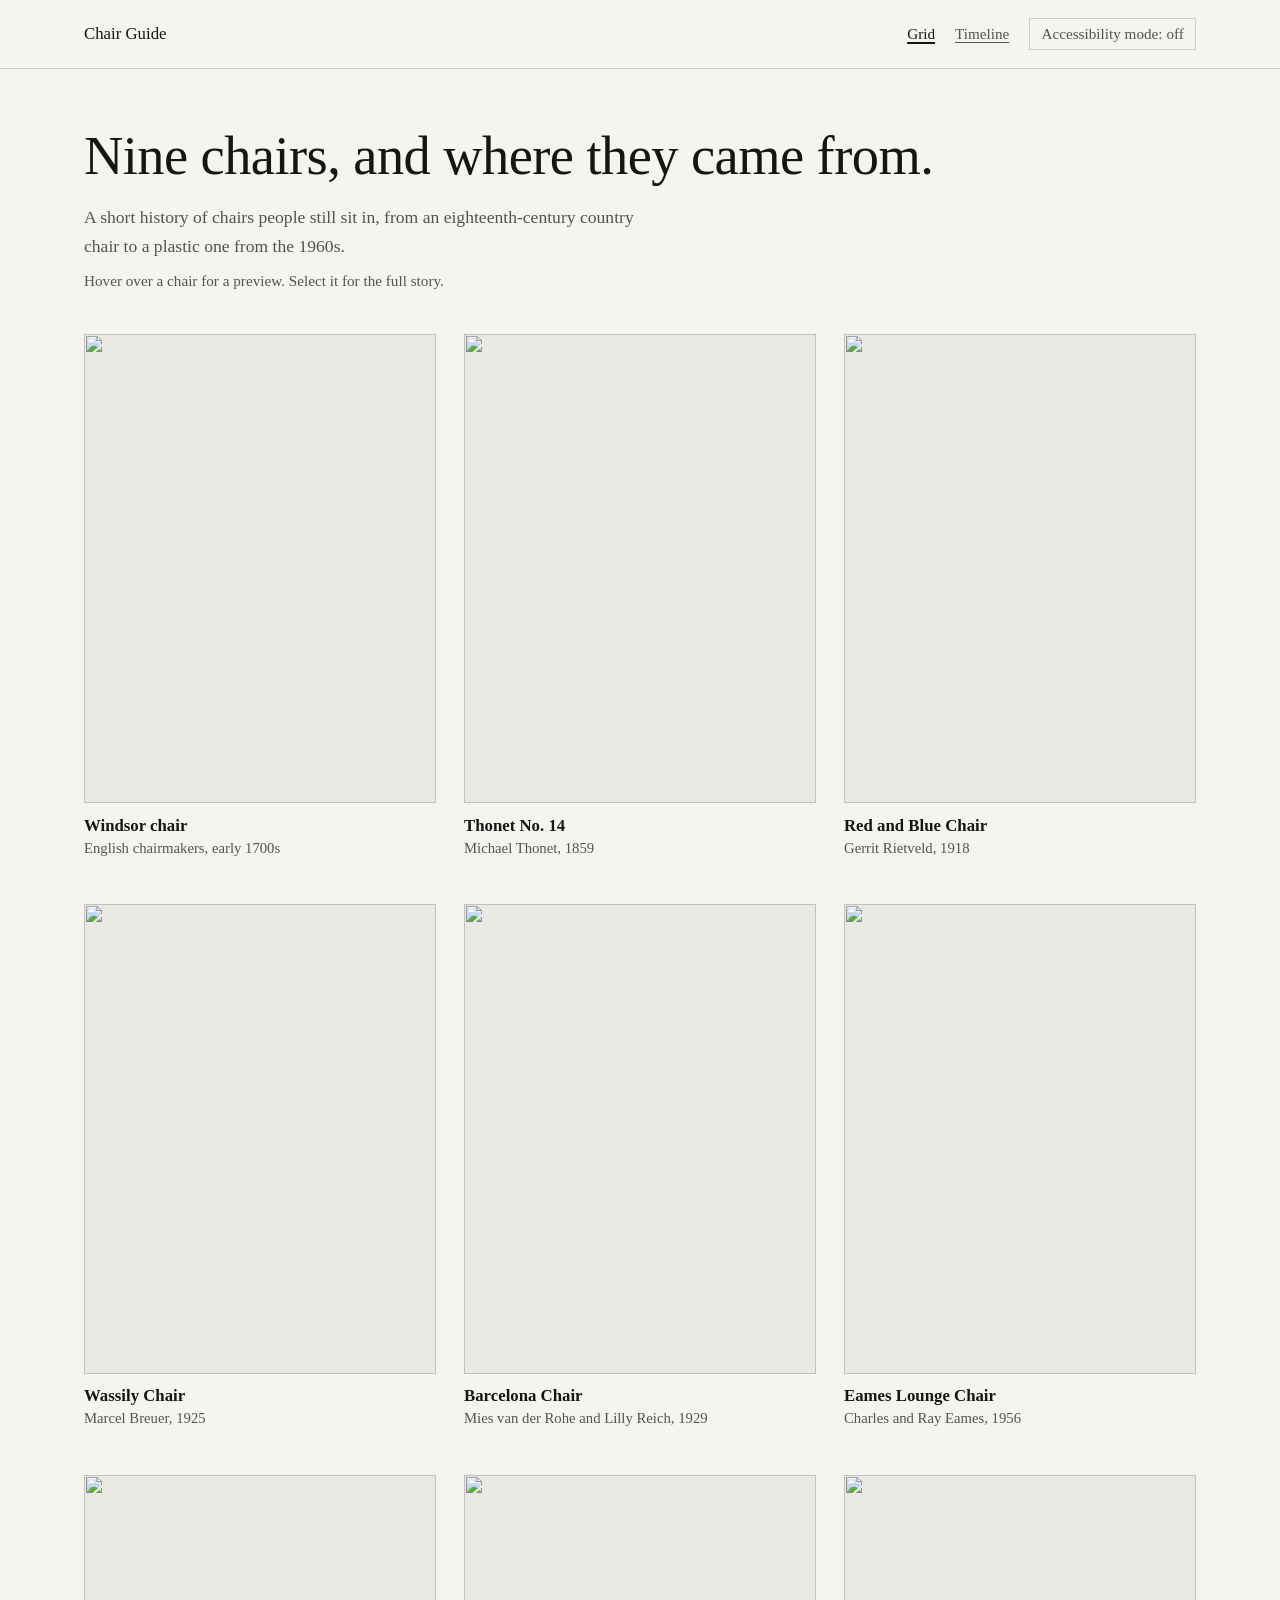
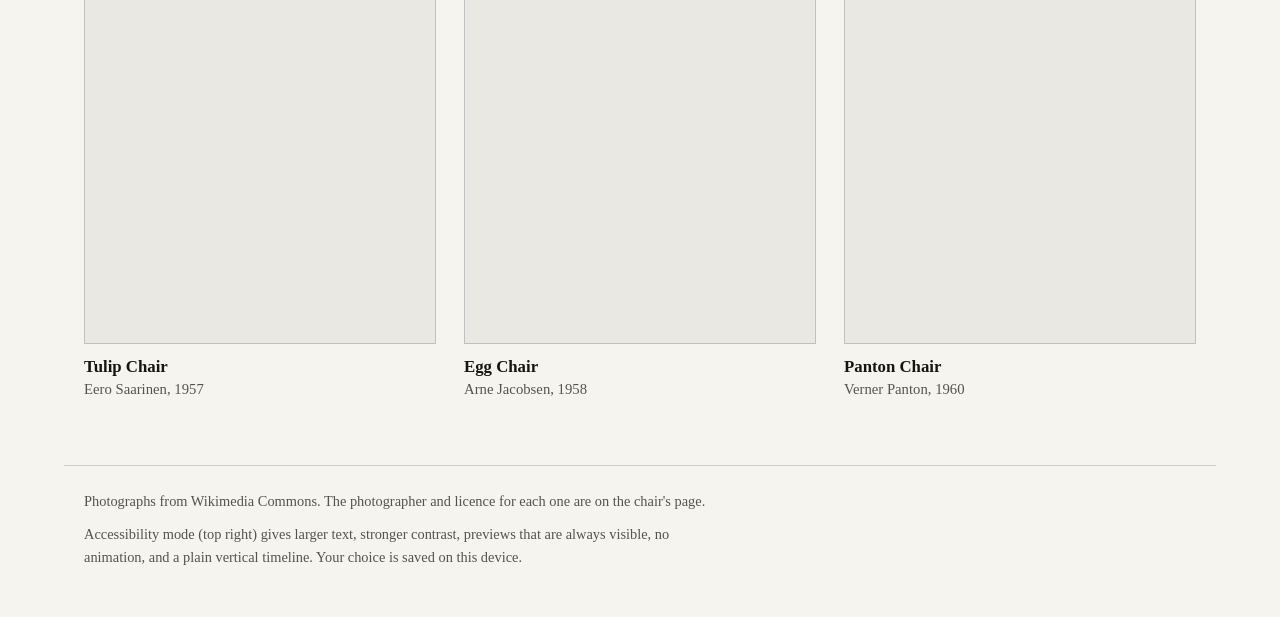
==== commit b755e11e: "Add timeline view, accessibility mode and accessibility fixes - Timeline page: chairs in date order " ====
--- a/index.html
+++ b/index.html
@@ -6,11 +6,19 @@
   <title>Chair Guide: nine chairs</title>
   <meta name="description" content="Nine well-known chairs and the story behind each one.">
   <link rel="stylesheet" href="styles.css">
+  <script src="a11y.js"></script>
 </head>
 <body>
   <header class="site-header">
     <div class="wrap wide bar">
       <a class="name-link" href="index.html">Chair Guide</a>
+      <div class="bar-right">
+        <nav aria-label="Views">
+          <a href="index.html" aria-current="page">Grid</a>
+          <a href="timeline.html">Timeline</a>
+        </nav>
+        <button type="button" class="a11y-toggle" aria-pressed="false" hidden>Accessibility mode<span aria-hidden="true">: <span class="state">off</span></span></button>
+      </div>
     </div>
   </header>
 
@@ -24,81 +32,73 @@
     <ul class="grid">
       <li>
         <a class="tile" href="chairs/windsor-chair.html" aria-describedby="peek-windsor-chair">
-          <span class="plate"><img src="https://upload.wikimedia.org/wikipedia/commons/thumb/2/21/Fan-Backed_Windsor_Chair%2C_1760-1770%2C_Philadelphia%2C_tulip%2C_maple%2C_hickory%2C_oak_-_Art_Institute_of_Chicago_-_DSC09911.JPG/960px-Fan-Backed_Windsor_Chair%2C_1760-1770%2C_Philadelphia%2C_tulip%2C_maple%2C_hickory%2C_oak_-_Art_Institute_of_Chicago_-_DSC09911.JPG" alt="" loading="eager" draggable="false"></span>
-          <h2 class="name">Windsor chair</h2>
-          <p class="by">English chairmakers, early 1700s</p>
-        </a>
-        <p class="peek" id="peek-windsor-chair" aria-hidden="true"><span>A spindle back, a solid wooden seat, and legs fitted straight into it.</span></p>
-      </li>
+            <span class="plate"><img src="https://upload.wikimedia.org/wikipedia/commons/thumb/2/21/Fan-Backed_Windsor_Chair%2C_1760-1770%2C_Philadelphia%2C_tulip%2C_maple%2C_hickory%2C_oak_-_Art_Institute_of_Chicago_-_DSC09911.JPG/960px-Fan-Backed_Windsor_Chair%2C_1760-1770%2C_Philadelphia%2C_tulip%2C_maple%2C_hickory%2C_oak_-_Art_Institute_of_Chicago_-_DSC09911.JPG" alt="" loading="eager" draggable="false"></span>
+            <h2 class="name">Windsor chair</h2>
+            <p class="by">English chairmakers, early 1700s</p>
+          </a>
+          <p class="peek" id="peek-windsor-chair" aria-hidden="true"><span>A spindle back, a solid wooden seat, and legs fitted straight into it.</span></p>      </li>
       <li>
         <a class="tile" href="chairs/thonet-no-14.html" aria-describedby="peek-thonet-no-14">
-          <span class="plate"><img src="https://upload.wikimedia.org/wikipedia/commons/thumb/9/94/Thonet_Chair_No._14.JPG/960px-Thonet_Chair_No._14.JPG" alt="" loading="eager" draggable="false"></span>
-          <h2 class="name">Thonet No. 14</h2>
-          <p class="by">Michael Thonet, 1859</p>
-        </a>
-        <p class="peek" id="peek-thonet-no-14" aria-hidden="true"><span>Six pieces of bent beech, ten screws and two nuts, shipped flat-packed.</span></p>
-      </li>
+            <span class="plate"><img src="https://upload.wikimedia.org/wikipedia/commons/thumb/9/94/Thonet_Chair_No._14.JPG/960px-Thonet_Chair_No._14.JPG" alt="" loading="eager" draggable="false"></span>
+            <h2 class="name">Thonet No. 14</h2>
+            <p class="by">Michael Thonet, 1859</p>
+          </a>
+          <p class="peek" id="peek-thonet-no-14" aria-hidden="true"><span>Six pieces of bent beech, ten screws and two nuts, shipped flat-packed.</span></p>      </li>
       <li>
         <a class="tile" href="chairs/red-and-blue-chair.html" aria-describedby="peek-red-and-blue-chair">
-          <span class="plate"><img src="https://upload.wikimedia.org/wikipedia/commons/0/00/Rietveld_chair_1.JPG" alt="" loading="eager" draggable="false"></span>
-          <h2 class="name">Red and Blue Chair</h2>
-          <p class="by">Gerrit Rietveld, 1918</p>
-        </a>
-        <p class="peek" id="peek-red-and-blue-chair" aria-hidden="true"><span>Thirteen lengths of timber and two boards, painted to show how they join.</span></p>
-      </li>
+            <span class="plate"><img src="https://upload.wikimedia.org/wikipedia/commons/0/00/Rietveld_chair_1.JPG" alt="" loading="eager" draggable="false"></span>
+            <h2 class="name">Red and Blue Chair</h2>
+            <p class="by">Gerrit Rietveld, 1918</p>
+          </a>
+          <p class="peek" id="peek-red-and-blue-chair" aria-hidden="true"><span>Thirteen lengths of timber and two boards, painted to show how they join.</span></p>      </li>
       <li>
         <a class="tile" href="chairs/wassily-chair.html" aria-describedby="peek-wassily-chair">
-          <span class="plate fit-contain" style="--bg-img: url('https://upload.wikimedia.org/wikipedia/commons/thumb/b/b6/Marcel_breuer%2C_poltrona_B_3%2C_1925%2C_02.JPG/960px-Marcel_breuer%2C_poltrona_B_3%2C_1925%2C_02.JPG')"><img src="https://upload.wikimedia.org/wikipedia/commons/thumb/b/b6/Marcel_breuer%2C_poltrona_B_3%2C_1925%2C_02.JPG/960px-Marcel_breuer%2C_poltrona_B_3%2C_1925%2C_02.JPG" alt="" loading="lazy" draggable="false"></span>
-          <h2 class="name">Wassily Chair</h2>
-          <p class="by">Marcel Breuer, 1925</p>
-        </a>
-        <p class="peek" id="peek-wassily-chair" aria-hidden="true"><span>Bent steel tube, inspired by bicycle handlebars, with a sling seat and back.</span></p>
-      </li>
+            <span class="plate fit-contain" style="--bg-img: url('https://upload.wikimedia.org/wikipedia/commons/thumb/b/b6/Marcel_breuer%2C_poltrona_B_3%2C_1925%2C_02.JPG/960px-Marcel_breuer%2C_poltrona_B_3%2C_1925%2C_02.JPG')"><img src="https://upload.wikimedia.org/wikipedia/commons/thumb/b/b6/Marcel_breuer%2C_poltrona_B_3%2C_1925%2C_02.JPG/960px-Marcel_breuer%2C_poltrona_B_3%2C_1925%2C_02.JPG" alt="" loading="lazy" draggable="false"></span>
+            <h2 class="name">Wassily Chair</h2>
+            <p class="by">Marcel Breuer, 1925</p>
+          </a>
+          <p class="peek" id="peek-wassily-chair" aria-hidden="true"><span>Bent steel tube, inspired by bicycle handlebars, with a sling seat and back.</span></p>      </li>
       <li>
         <a class="tile" href="chairs/barcelona-chair.html" aria-describedby="peek-barcelona-chair">
-          <span class="plate"><img src="https://upload.wikimedia.org/wikipedia/commons/thumb/6/6a/Barcelona_chair%2C_Guggenheim_Bilbao.jpg/960px-Barcelona_chair%2C_Guggenheim_Bilbao.jpg" alt="" loading="lazy" draggable="false"></span>
-          <h2 class="name">Barcelona Chair</h2>
-          <p class="by">Mies van der Rohe and Lilly Reich, 1929</p>
-        </a>
-        <p class="peek" id="peek-barcelona-chair" aria-hidden="true"><span>A steel X-frame and leather cushions, made for a pavilion that stood for less than a year.</span></p>
-      </li>
+            <span class="plate"><img src="https://upload.wikimedia.org/wikipedia/commons/thumb/6/6a/Barcelona_chair%2C_Guggenheim_Bilbao.jpg/960px-Barcelona_chair%2C_Guggenheim_Bilbao.jpg" alt="" loading="lazy" draggable="false"></span>
+            <h2 class="name">Barcelona Chair</h2>
+            <p class="by">Mies van der Rohe and Lilly Reich, 1929</p>
+          </a>
+          <p class="peek" id="peek-barcelona-chair" aria-hidden="true"><span>A steel X-frame and leather cushions, made for a pavilion that stood for less than a year.</span></p>      </li>
       <li>
         <a class="tile" href="chairs/eames-lounge-chair.html" aria-describedby="peek-eames-lounge-chair">
-          <span class="plate fit-contain" style="--bg-img: url('https://upload.wikimedia.org/wikipedia/commons/thumb/e/e8/Ngv_design%2C_charles_eames_and_herman_miller%2C_lounge_chair_670%2C_1956.JPG/960px-Ngv_design%2C_charles_eames_and_herman_miller%2C_lounge_chair_670%2C_1956.JPG')"><img src="https://upload.wikimedia.org/wikipedia/commons/thumb/e/e8/Ngv_design%2C_charles_eames_and_herman_miller%2C_lounge_chair_670%2C_1956.JPG/960px-Ngv_design%2C_charles_eames_and_herman_miller%2C_lounge_chair_670%2C_1956.JPG" alt="" loading="lazy" draggable="false"></span>
-          <h2 class="name">Eames Lounge Chair</h2>
-          <p class="by">Charles and Ray Eames, 1956</p>
-        </a>
-        <p class="peek" id="peek-eames-lounge-chair" aria-hidden="true"><span>Moulded plywood shells and leather cushions, inspired by a well-worn baseball glove.</span></p>
-      </li>
+            <span class="plate fit-contain" style="--bg-img: url('https://upload.wikimedia.org/wikipedia/commons/thumb/e/e8/Ngv_design%2C_charles_eames_and_herman_miller%2C_lounge_chair_670%2C_1956.JPG/960px-Ngv_design%2C_charles_eames_and_herman_miller%2C_lounge_chair_670%2C_1956.JPG')"><img src="https://upload.wikimedia.org/wikipedia/commons/thumb/e/e8/Ngv_design%2C_charles_eames_and_herman_miller%2C_lounge_chair_670%2C_1956.JPG/960px-Ngv_design%2C_charles_eames_and_herman_miller%2C_lounge_chair_670%2C_1956.JPG" alt="" loading="lazy" draggable="false"></span>
+            <h2 class="name">Eames Lounge Chair</h2>
+            <p class="by">Charles and Ray Eames, 1956</p>
+          </a>
+          <p class="peek" id="peek-eames-lounge-chair" aria-hidden="true"><span>Moulded plywood shells and leather cushions, inspired by a well-worn baseball glove.</span></p>      </li>
       <li>
         <a class="tile" href="chairs/tulip-chair.html" aria-describedby="peek-tulip-chair">
-          <span class="plate"><img src="https://upload.wikimedia.org/wikipedia/commons/thumb/0/05/Eero_saarinen_per_knoll_international%2C_sedia_tulip_dalla_collezione_pedestal%2C_1955-56.jpg/960px-Eero_saarinen_per_knoll_international%2C_sedia_tulip_dalla_collezione_pedestal%2C_1955-56.jpg" alt="" loading="lazy" draggable="false"></span>
-          <h2 class="name">Tulip Chair</h2>
-          <p class="by">Eero Saarinen, 1957</p>
-        </a>
-        <p class="peek" id="peek-tulip-chair" aria-hidden="true"><span>One pedestal instead of four legs, to clear the clutter under a table.</span></p>
-      </li>
+            <span class="plate"><img src="https://upload.wikimedia.org/wikipedia/commons/thumb/0/05/Eero_saarinen_per_knoll_international%2C_sedia_tulip_dalla_collezione_pedestal%2C_1955-56.jpg/960px-Eero_saarinen_per_knoll_international%2C_sedia_tulip_dalla_collezione_pedestal%2C_1955-56.jpg" alt="" loading="lazy" draggable="false"></span>
+            <h2 class="name">Tulip Chair</h2>
+            <p class="by">Eero Saarinen, 1957</p>
+          </a>
+          <p class="peek" id="peek-tulip-chair" aria-hidden="true"><span>One pedestal instead of four legs, to clear the clutter under a table.</span></p>      </li>
       <li>
         <a class="tile" href="chairs/egg-chair.html" aria-describedby="peek-egg-chair">
-          <span class="plate"><img src="https://upload.wikimedia.org/wikipedia/commons/thumb/d/d3/Egg_chair_-_Arne_Jacobsen_%281958%29.jpg/960px-Egg_chair_-_Arne_Jacobsen_%281958%29.jpg" alt="" loading="lazy" draggable="false"></span>
-          <h2 class="name">Egg Chair</h2>
-          <p class="by">Arne Jacobsen, 1958</p>
-        </a>
-        <p class="peek" id="peek-egg-chair" aria-hidden="true"><span>Made for a hotel lobby, to give guests a quiet corner in a busy room.</span></p>
-      </li>
+            <span class="plate"><img src="https://upload.wikimedia.org/wikipedia/commons/thumb/d/d3/Egg_chair_-_Arne_Jacobsen_%281958%29.jpg/960px-Egg_chair_-_Arne_Jacobsen_%281958%29.jpg" alt="" loading="lazy" draggable="false"></span>
+            <h2 class="name">Egg Chair</h2>
+            <p class="by">Arne Jacobsen, 1958</p>
+          </a>
+          <p class="peek" id="peek-egg-chair" aria-hidden="true"><span>Made for a hotel lobby, to give guests a quiet corner in a busy room.</span></p>      </li>
       <li>
         <a class="tile" href="chairs/panton-chair.html" aria-describedby="peek-panton-chair">
-          <span class="plate"><img src="https://upload.wikimedia.org/wikipedia/commons/thumb/7/79/Panton_Chair_by_Verner_Panton.JPG/960px-Panton_Chair_by_Verner_Panton.JPG" alt="" loading="lazy" draggable="false"></span>
-          <h2 class="name">Panton Chair</h2>
-          <p class="by">Verner Panton, 1960</p>
-        </a>
-        <p class="peek" id="peek-panton-chair" aria-hidden="true"><span>A single curve of moulded plastic with no back legs.</span></p>
-      </li>
+            <span class="plate"><img src="https://upload.wikimedia.org/wikipedia/commons/thumb/7/79/Panton_Chair_by_Verner_Panton.JPG/960px-Panton_Chair_by_Verner_Panton.JPG" alt="" loading="lazy" draggable="false"></span>
+            <h2 class="name">Panton Chair</h2>
+            <p class="by">Verner Panton, 1960</p>
+          </a>
+          <p class="peek" id="peek-panton-chair" aria-hidden="true"><span>A single curve of moulded plastic with no back legs.</span></p>      </li>
     </ul>
   </main>
 
   <footer class="site-footer wrap wide">
     <p>Photographs from Wikimedia Commons. The photographer and licence for each one are on the chair's page.</p>
+    <p class="a11y-note" hidden>Accessibility mode (top right) gives larger text, stronger contrast, previews that are always visible, no animation, and a plain vertical timeline. Your choice is saved on this device.</p>
   </footer>
 
   <script src="hold.js"></script>
--- a/styles.css
+++ b/styles.css
@@ -18,6 +18,7 @@
     --soft: #a9a79f;
     --rule: #34332f;
     --accent: #8fc4b2;
+    color-scheme: dark;
   }
 }
 
@@ -27,6 +28,7 @@
   --soft: #a9a79f;
   --rule: #34332f;
   --accent: #8fc4b2;
+  color-scheme: dark;
 }
 
 * { box-sizing: border-box; }
@@ -200,6 +202,153 @@
 }
 .pager .next { margin-left: auto; text-align: right; }
 
+/* Header: Grid / Timeline switch */
+.site-header nav { display: flex; gap: 1.25rem; }
+.site-header nav a[aria-current="page"] { color: var(--ink); text-decoration-thickness: 2px; }
+
+/* Timeline.
+   Desktop: one row you scroll sideways. A line runs through a dot for each
+   chair, and the space between chairs grows with the gap in years (shortened
+   so chairs from the same decade stay readable).
+   Phone: the same list runs down the page. */
+.timeline-tools { display: flex; align-items: center; gap: 0.75rem; margin: 0 0 1.25rem; }
+.timeline-tools[hidden] { display: none; }
+.tl-btn {
+  font: inherit;
+  font-size: 0.95rem;
+  color: var(--ink);
+  background: none;
+  border: 1px solid var(--rule);
+  padding: 0.4rem 1rem;
+  cursor: pointer;
+}
+.tl-btn:hover { border-color: var(--ink); }
+.tl-btn:focus-visible { outline: 2px solid var(--ink); outline-offset: 3px; }
+.scroll-hint { color: var(--soft); font-size: 0.9rem; margin-left: 0.5rem; }
+
+/* The bar is hidden for a cleaner look. Scrolling still works with a trackpad,
+   touch, the arrow keys, tabbing through the chairs, and the Earlier / Later
+   buttons. */
+.scroller {
+  overflow-x: auto;
+  padding-bottom: 1rem;
+  scrollbar-width: none;
+  -ms-overflow-style: none;
+}
+.scroller::-webkit-scrollbar { display: none; }
+
+/* A slim bar of our own to drag along the timeline. The handle is as wide as
+   the part of the timeline you can see. */
+.tl-track {
+  position: relative;
+  height: 6px;
+  margin: 0 0 1.5rem;
+  background: var(--rule);
+  cursor: pointer;
+  touch-action: none;
+  -webkit-user-select: none;
+  user-select: none;
+}
+.tl-track[hidden] { display: none; }
+.tl-track::before { content: ""; position: absolute; inset: -12px 0; } /* bigger target */
+.tl-thumb {
+  position: absolute;
+  top: 0;
+  left: 0;
+  height: 100%;
+  background: var(--soft);
+  cursor: grab;
+  touch-action: none;
+  will-change: transform;
+}
+.tl-thumb::before { content: ""; position: absolute; inset: -12px 0; }
+.tl-track:hover .tl-thumb { background: var(--ink); }
+.tl-track.is-dragging, .tl-track.is-dragging .tl-thumb { cursor: grabbing; }
+.tl-track.is-dragging .tl-thumb { background: var(--ink); }
+.scroller:focus-visible { outline: 2px solid var(--ink); outline-offset: 4px; }
+
+.timeline {
+  list-style: none;
+  margin: 0;
+  padding: 0 2rem 0 0;
+  display: flex;
+  align-items: flex-start;
+  width: max-content;
+  position: relative;
+}
+.timeline::before {
+  content: "";
+  position: absolute;
+  left: 0;
+  right: 0;
+  top: calc(3.75rem + 4px);
+  border-top: 1px solid var(--ink);
+}
+.timeline li { position: relative; flex: none; width: 190px; margin-left: var(--gap, 0); }
+.timeline .era { height: 1.4rem; margin: 0; font-size: 0.8rem; color: var(--soft); }
+.timeline .year { margin: 0.15rem 0 0.6rem; font-size: 1.6rem; line-height: 1.6rem; white-space: nowrap; }
+.timeline .dot {
+  display: block;
+  position: relative;
+  z-index: 1;
+  width: 9px;
+  height: 9px;
+  margin-bottom: 1.1rem;
+  border-radius: 50%;
+  background: var(--ink);
+}
+.timeline .since {
+  position: absolute;
+  right: 100%;
+  top: calc(3.75rem - 1rem);
+  width: var(--gap);
+  display: flex;
+  justify-content: center;
+  white-space: nowrap;
+  font-size: 0.78rem;
+  color: var(--soft);
+}
+.timeline .card { position: relative; }
+.timeline .card:focus-within .peek,
+.timeline li.is-held .peek { opacity: 1; }
+@media (hover: hover) {
+  .timeline .card:hover .peek { opacity: 1; }
+}
+
+@media (max-width: 700px) {
+  .timeline-tools { display: none; }
+  .tl-track { display: none; }
+  .scroller { overflow: visible; padding-bottom: 0; }
+  .timeline {
+    display: block;
+    width: auto;
+    margin-left: 0.4rem;
+    padding: 0 0 0 1.4rem;
+    border-left: 1px solid var(--ink);
+  }
+  .timeline::before { display: none; }
+  .timeline li { display: flex; flex-direction: column; width: auto; margin: 0 0 2.5rem; }
+  .timeline li:last-child { margin-bottom: 0; }
+  .timeline .since { order: -3; position: static; width: auto; display: block; margin: 0 0 0.35rem; font-size: 0.85rem; }
+  .timeline .since .vis::after { content: " later"; }
+  .timeline .era { order: -2; height: auto; }
+  .timeline .era:empty { display: none; }
+  .timeline .year { order: -1; margin: 0 0 0.6rem; }
+  .timeline .dot { display: none; }
+  .timeline .year { position: relative; }
+  .timeline .year::before {
+    content: "";
+    position: absolute;
+    left: calc(-1.4rem - 5px);
+    top: calc(0.8rem - 4.5px);
+    width: 9px;
+    height: 9px;
+    border-radius: 50%;
+    background: var(--ink);
+  }
+  .timeline .card { max-width: 20rem; }
+}
+
 /* Footer */
 .site-footer {
   margin-top: 4rem;
@@ -224,4 +373,141 @@
 
 @media (prefers-reduced-motion: reduce) {
   .peek { transition: none; }
-}
+  html { scroll-behavior: auto; }
+}
+
+/* Header: accessibility switch */
+.bar-right { display: flex; flex-wrap: wrap; align-items: baseline; gap: 0.4rem 1.25rem; }
+.a11y-toggle {
+  font: inherit;
+  font-size: 0.95rem;
+  color: var(--soft);
+  background: none;
+  border: 1px solid var(--rule);
+  padding: 0.2rem 0.7rem;
+  cursor: pointer;
+}
+.a11y-toggle[hidden] { display: none; }
+.a11y-toggle:hover { border-color: var(--ink); color: var(--ink); }
+.a11y-toggle:focus-visible { outline: 2px solid var(--ink); outline-offset: 3px; }
+.a11y-toggle[aria-pressed="true"] { background: var(--ink); color: var(--paper); border-color: var(--ink); }
+.a11y-note { margin-top: 0.6rem; max-width: 40rem; }
+.a11y-note[hidden] { display: none; }
+
+/* Text for screen readers only. */
+.sr-only {
+  position: absolute;
+  width: 1px;
+  height: 1px;
+  margin: -1px;
+  padding: 0;
+  border: 0;
+  overflow: hidden;
+  clip: rect(0 0 0 0);
+  clip-path: inset(50%);
+  white-space: nowrap;
+}
+
+/* Escape closes a preview that is showing (see hold.js). In accessibility mode
+   previews are plain text under the photo, so they are never closed. */
+:root:not([data-a11y="on"]) .grid li.peek-off .peek,
+:root:not([data-a11y="on"]) .timeline li.peek-off .peek { opacity: 0 !important; }
+
+/* ===== Accessibility mode =====
+   Larger text and spacing, strong contrast, previews always visible, no
+   animation, and the timeline as a plain vertical list. Switched on with the
+   header button (a11y.js sets data-a11y="on" on the page), and on by default
+   when the device asks for more contrast. */
+:root[data-a11y="on"] {
+  font-size: 125%;
+  --paper: #ffffff;
+  --ink: #000000;
+  --soft: #2b2b2b;
+  --rule: #595959;
+  --accent: #0a4a38;
+  --plate: #ffffff;
+}
+@media (prefers-color-scheme: dark) {
+  :root[data-a11y="on"]:not([data-theme="light"]) {
+    --paper: #000000;
+    --ink: #ffffff;
+    --soft: #dcdcdc;
+    --rule: #9a9a9a;
+    --accent: #9fe3cc;
+  }
+}
+:root[data-a11y="on"][data-theme="dark"] {
+  --paper: #000000;
+  --ink: #ffffff;
+  --soft: #dcdcdc;
+  --rule: #9a9a9a;
+  --accent: #9fe3cc;
+}
+
+:root[data-a11y="on"] body { line-height: 1.75; }
+:root[data-a11y="on"] *,
+:root[data-a11y="on"] *::before,
+:root[data-a11y="on"] *::after {
+  transition: none !important;
+  animation: none !important;
+  scroll-behavior: auto !important;
+}
+:root[data-a11y="on"] :focus-visible { outline: 3px solid var(--ink); outline-offset: 4px; }
+:root[data-a11y="on"] .site-header nav a { color: var(--ink); }
+:root[data-a11y="on"] .tile .name { text-decoration: underline; text-underline-offset: 0.2em; }
+:root[data-a11y="on"] .hint { display: none !important; }
+
+/* Previews are always shown, under the caption, instead of on hover or hold. */
+:root[data-a11y="on"] .peek {
+  position: static;
+  width: auto;
+  aspect-ratio: auto;
+  display: block;
+  opacity: 1;
+  pointer-events: auto;
+  margin-top: 0.4rem;
+}
+:root[data-a11y="on"] .peek span {
+  padding: 0;
+  background: none;
+  border: 0;
+  color: var(--soft);
+  font-size: 0.95rem;
+}
+
+/* Two columns at most, so text stays a comfortable size. */
+@media (min-width: 481px) {
+  :root[data-a11y="on"] .grid { grid-template-columns: repeat(2, minmax(0, 1fr)); }
+}
+
+/* Timeline: a plain vertical list, no sideways scrolling. */
+:root[data-a11y="on"] .timeline-tools,
+:root[data-a11y="on"] .tl-track { display: none; }
+:root[data-a11y="on"] .scroller { overflow: visible; padding-bottom: 0; }
+:root[data-a11y="on"] .timeline {
+  display: block;
+  width: auto;
+  margin-left: 0.4rem;
+  padding: 0 0 0 1.4rem;
+  border-left: 1px solid var(--ink);
+}
+:root[data-a11y="on"] .timeline::before { display: none; }
+:root[data-a11y="on"] .timeline li { display: flex; flex-direction: column; width: auto; margin: 0 0 2.5rem; }
+:root[data-a11y="on"] .timeline li:last-child { margin-bottom: 0; }
+:root[data-a11y="on"] .timeline .since { order: -3; position: static; width: auto; display: block; margin: 0 0 0.35rem; font-size: 0.85rem; }
+:root[data-a11y="on"] .timeline .since .vis::after { content: " later"; }
+:root[data-a11y="on"] .timeline .era { order: -2; height: auto; font-size: 0.85rem; }
+:root[data-a11y="on"] .timeline .era:empty { display: none; }
+:root[data-a11y="on"] .timeline .year { order: -1; margin: 0 0 0.6rem; position: relative; }
+:root[data-a11y="on"] .timeline .year::before {
+  content: "";
+  position: absolute;
+  left: calc(-1.4rem - 5px);
+  top: calc(0.8rem - 4.5px);
+  width: 9px;
+  height: 9px;
+  border-radius: 50%;
+  background: var(--ink);
+}
+:root[data-a11y="on"] .timeline .dot { display: none; }
+:root[data-a11y="on"] .timeline .card { max-width: 22rem; }
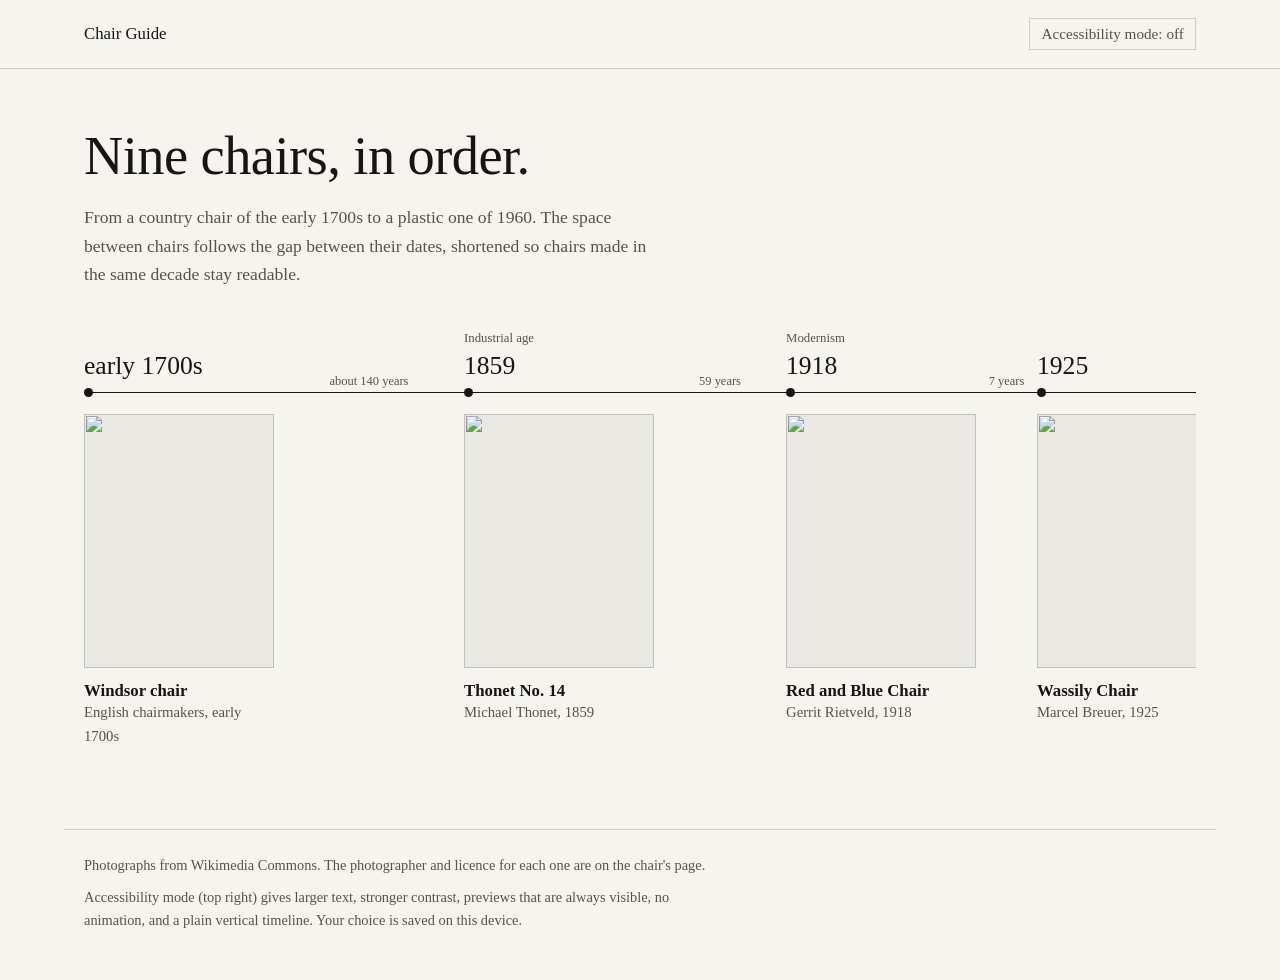
==== commit 29c91ac1: "cHAIRS" ====
--- a/index.html
+++ b/index.html
@@ -3,8 +3,8 @@
 <head>
   <meta charset="utf-8">
   <meta name="viewport" content="width=device-width, initial-scale=1">
-  <title>Chair Guide: nine chairs</title>
-  <meta name="description" content="Nine well-known chairs and the story behind each one.">
+  <title>Chair Guide: nine chairs in order</title>
+  <meta name="description" content="Nine well-known chairs in date order, from the early 1700s to 1960, with the story behind each one.">
   <link rel="stylesheet" href="styles.css">
   <script src="a11y.js"></script>
 </head>
@@ -13,10 +13,6 @@
     <div class="wrap wide bar">
       <a class="name-link" href="index.html">Chair Guide</a>
       <div class="bar-right">
-        <nav aria-label="Views">
-          <a href="index.html" aria-current="page">Grid</a>
-          <a href="timeline.html">Timeline</a>
-        </nav>
         <button type="button" class="a11y-toggle" aria-pressed="false" hidden>Accessibility mode<span aria-hidden="true">: <span class="state">off</span></span></button>
       </div>
     </div>
@@ -24,76 +20,130 @@
 
   <main class="wrap wide">
     <section class="intro">
-      <h1>Nine chairs, and where they came from.</h1>
-      <p>A short history of chairs people still sit in, from an eighteenth-century country chair to a plastic one from the 1960s.</p>
-      <p class="hint"><span class="hint-hover">Hover over a chair for a preview. Select it for the full story.</span><span class="hint-touch">Touch and hold a chair for a preview. Tap it for the full story.</span></p>
+      <h1>Nine chairs, in order.</h1>
+      <p>From a country chair of the early 1700s to a plastic one of 1960. The space between chairs follows the gap between their dates, shortened so chairs made in the same decade stay readable.</p>
     </section>
 
-    <ul class="grid">
-      <li>
-        <a class="tile" href="chairs/windsor-chair.html" aria-describedby="peek-windsor-chair">
+    <div class="scroller" role="region" aria-label="Timeline of nine chairs">
+      <ol class="timeline">
+        <li>
+          <p class="era" aria-hidden="true"></p>
+          <p class="year" aria-hidden="true">early 1700s</p>
+          <span class="dot" aria-hidden="true"></span>
+          <div class="card">
+          <a class="tile" href="chairs/windsor-chair.html" aria-describedby="peek-windsor-chair">
             <span class="plate"><img src="https://upload.wikimedia.org/wikipedia/commons/thumb/2/21/Fan-Backed_Windsor_Chair%2C_1760-1770%2C_Philadelphia%2C_tulip%2C_maple%2C_hickory%2C_oak_-_Art_Institute_of_Chicago_-_DSC09911.JPG/960px-Fan-Backed_Windsor_Chair%2C_1760-1770%2C_Philadelphia%2C_tulip%2C_maple%2C_hickory%2C_oak_-_Art_Institute_of_Chicago_-_DSC09911.JPG" alt="" loading="eager" draggable="false"></span>
             <h2 class="name">Windsor chair</h2>
             <p class="by">English chairmakers, early 1700s</p>
           </a>
-          <p class="peek" id="peek-windsor-chair" aria-hidden="true"><span>A spindle back, a solid wooden seat, and legs fitted straight into it.</span></p>      </li>
-      <li>
-        <a class="tile" href="chairs/thonet-no-14.html" aria-describedby="peek-thonet-no-14">
+          <p class="peek" id="peek-windsor-chair" aria-hidden="true"><span>A spindle back, a solid wooden seat, and legs fitted straight into it.</span></p>          </div>
+        </li>
+        <li style="--gap: 190px">
+          <span class="since"><span class="vis" aria-hidden="true">about 140 years</span><span class="sr-only">about 140 years after the previous chair</span></span>
+          <p class="era">Industrial age</p>
+          <p class="year" aria-hidden="true">1859</p>
+          <span class="dot" aria-hidden="true"></span>
+          <div class="card">
+          <a class="tile" href="chairs/thonet-no-14.html" aria-describedby="peek-thonet-no-14">
             <span class="plate"><img src="https://upload.wikimedia.org/wikipedia/commons/thumb/9/94/Thonet_Chair_No._14.JPG/960px-Thonet_Chair_No._14.JPG" alt="" loading="eager" draggable="false"></span>
             <h2 class="name">Thonet No. 14</h2>
             <p class="by">Michael Thonet, 1859</p>
           </a>
-          <p class="peek" id="peek-thonet-no-14" aria-hidden="true"><span>Six pieces of bent beech, ten screws and two nuts, shipped flat-packed.</span></p>      </li>
-      <li>
-        <a class="tile" href="chairs/red-and-blue-chair.html" aria-describedby="peek-red-and-blue-chair">
+          <p class="peek" id="peek-thonet-no-14" aria-hidden="true"><span>Six pieces of bent beech, ten screws and two nuts, shipped flat-packed.</span></p>          </div>
+        </li>
+        <li style="--gap: 132px">
+          <span class="since"><span class="vis" aria-hidden="true">59 years</span><span class="sr-only">59 years after the previous chair</span></span>
+          <p class="era">Modernism</p>
+          <p class="year" aria-hidden="true">1918</p>
+          <span class="dot" aria-hidden="true"></span>
+          <div class="card">
+          <a class="tile" href="chairs/red-and-blue-chair.html" aria-describedby="peek-red-and-blue-chair">
             <span class="plate"><img src="https://upload.wikimedia.org/wikipedia/commons/0/00/Rietveld_chair_1.JPG" alt="" loading="eager" draggable="false"></span>
             <h2 class="name">Red and Blue Chair</h2>
             <p class="by">Gerrit Rietveld, 1918</p>
           </a>
-          <p class="peek" id="peek-red-and-blue-chair" aria-hidden="true"><span>Thirteen lengths of timber and two boards, painted to show how they join.</span></p>      </li>
-      <li>
-        <a class="tile" href="chairs/wassily-chair.html" aria-describedby="peek-wassily-chair">
-            <span class="plate fit-contain" style="--bg-img: url('https://upload.wikimedia.org/wikipedia/commons/thumb/b/b6/Marcel_breuer%2C_poltrona_B_3%2C_1925%2C_02.JPG/960px-Marcel_breuer%2C_poltrona_B_3%2C_1925%2C_02.JPG')"><img src="https://upload.wikimedia.org/wikipedia/commons/thumb/b/b6/Marcel_breuer%2C_poltrona_B_3%2C_1925%2C_02.JPG/960px-Marcel_breuer%2C_poltrona_B_3%2C_1925%2C_02.JPG" alt="" loading="lazy" draggable="false"></span>
+          <p class="peek" id="peek-red-and-blue-chair" aria-hidden="true"><span>Thirteen lengths of timber and two boards, painted to show how they join.</span></p>          </div>
+        </li>
+        <li style="--gap: 61px">
+          <span class="since"><span class="vis" aria-hidden="true">7 years</span><span class="sr-only">7 years after the previous chair</span></span>
+          <p class="era" aria-hidden="true"></p>
+          <p class="year" aria-hidden="true">1925</p>
+          <span class="dot" aria-hidden="true"></span>
+          <div class="card">
+          <a class="tile" href="chairs/wassily-chair.html" aria-describedby="peek-wassily-chair">
+            <span class="plate fit-contain" style="--bg-img: url('https://upload.wikimedia.org/wikipedia/commons/thumb/b/b6/Marcel_breuer%2C_poltrona_B_3%2C_1925%2C_02.JPG/960px-Marcel_breuer%2C_poltrona_B_3%2C_1925%2C_02.JPG')"><img src="https://upload.wikimedia.org/wikipedia/commons/thumb/b/b6/Marcel_breuer%2C_poltrona_B_3%2C_1925%2C_02.JPG/960px-Marcel_breuer%2C_poltrona_B_3%2C_1925%2C_02.JPG" alt="" loading="eager" draggable="false"></span>
             <h2 class="name">Wassily Chair</h2>
             <p class="by">Marcel Breuer, 1925</p>
           </a>
-          <p class="peek" id="peek-wassily-chair" aria-hidden="true"><span>Bent steel tube, inspired by bicycle handlebars, with a sling seat and back.</span></p>      </li>
-      <li>
-        <a class="tile" href="chairs/barcelona-chair.html" aria-describedby="peek-barcelona-chair">
+          <p class="peek" id="peek-wassily-chair" aria-hidden="true"><span>Bent steel tube, inspired by bicycle handlebars, with a sling seat and back.</span></p>          </div>
+        </li>
+        <li style="--gap: 52px">
+          <span class="since"><span class="vis" aria-hidden="true">4 years</span><span class="sr-only">4 years after the previous chair</span></span>
+          <p class="era" aria-hidden="true"></p>
+          <p class="year" aria-hidden="true">1929</p>
+          <span class="dot" aria-hidden="true"></span>
+          <div class="card">
+          <a class="tile" href="chairs/barcelona-chair.html" aria-describedby="peek-barcelona-chair">
             <span class="plate"><img src="https://upload.wikimedia.org/wikipedia/commons/thumb/6/6a/Barcelona_chair%2C_Guggenheim_Bilbao.jpg/960px-Barcelona_chair%2C_Guggenheim_Bilbao.jpg" alt="" loading="lazy" draggable="false"></span>
             <h2 class="name">Barcelona Chair</h2>
             <p class="by">Mies van der Rohe and Lilly Reich, 1929</p>
           </a>
-          <p class="peek" id="peek-barcelona-chair" aria-hidden="true"><span>A steel X-frame and leather cushions, made for a pavilion that stood for less than a year.</span></p>      </li>
-      <li>
-        <a class="tile" href="chairs/eames-lounge-chair.html" aria-describedby="peek-eames-lounge-chair">
+          <p class="peek" id="peek-barcelona-chair" aria-hidden="true"><span>A steel X-frame and leather cushions, made for a pavilion that stood for less than a year.</span></p>          </div>
+        </li>
+        <li style="--gap: 97px">
+          <span class="since"><span class="vis" aria-hidden="true">27 years</span><span class="sr-only">27 years after the previous chair</span></span>
+          <p class="era">Mid-century</p>
+          <p class="year" aria-hidden="true">1956</p>
+          <span class="dot" aria-hidden="true"></span>
+          <div class="card">
+          <a class="tile" href="chairs/eames-lounge-chair.html" aria-describedby="peek-eames-lounge-chair">
             <span class="plate fit-contain" style="--bg-img: url('https://upload.wikimedia.org/wikipedia/commons/thumb/e/e8/Ngv_design%2C_charles_eames_and_herman_miller%2C_lounge_chair_670%2C_1956.JPG/960px-Ngv_design%2C_charles_eames_and_herman_miller%2C_lounge_chair_670%2C_1956.JPG')"><img src="https://upload.wikimedia.org/wikipedia/commons/thumb/e/e8/Ngv_design%2C_charles_eames_and_herman_miller%2C_lounge_chair_670%2C_1956.JPG/960px-Ngv_design%2C_charles_eames_and_herman_miller%2C_lounge_chair_670%2C_1956.JPG" alt="" loading="lazy" draggable="false"></span>
             <h2 class="name">Eames Lounge Chair</h2>
             <p class="by">Charles and Ray Eames, 1956</p>
           </a>
-          <p class="peek" id="peek-eames-lounge-chair" aria-hidden="true"><span>Moulded plywood shells and leather cushions, inspired by a well-worn baseball glove.</span></p>      </li>
-      <li>
-        <a class="tile" href="chairs/tulip-chair.html" aria-describedby="peek-tulip-chair">
+          <p class="peek" id="peek-eames-lounge-chair" aria-hidden="true"><span>Moulded plywood shells and leather cushions, inspired by a well-worn baseball glove.</span></p>          </div>
+        </li>
+        <li style="--gap: 38px">
+          <span class="since"><span class="vis" aria-hidden="true">1 year</span><span class="sr-only">1 year after the previous chair</span></span>
+          <p class="era" aria-hidden="true"></p>
+          <p class="year" aria-hidden="true">1957</p>
+          <span class="dot" aria-hidden="true"></span>
+          <div class="card">
+          <a class="tile" href="chairs/tulip-chair.html" aria-describedby="peek-tulip-chair">
             <span class="plate"><img src="https://upload.wikimedia.org/wikipedia/commons/thumb/0/05/Eero_saarinen_per_knoll_international%2C_sedia_tulip_dalla_collezione_pedestal%2C_1955-56.jpg/960px-Eero_saarinen_per_knoll_international%2C_sedia_tulip_dalla_collezione_pedestal%2C_1955-56.jpg" alt="" loading="lazy" draggable="false"></span>
             <h2 class="name">Tulip Chair</h2>
             <p class="by">Eero Saarinen, 1957</p>
           </a>
-          <p class="peek" id="peek-tulip-chair" aria-hidden="true"><span>One pedestal instead of four legs, to clear the clutter under a table.</span></p>      </li>
-      <li>
-        <a class="tile" href="chairs/egg-chair.html" aria-describedby="peek-egg-chair">
+          <p class="peek" id="peek-tulip-chair" aria-hidden="true"><span>One pedestal instead of four legs, to clear the clutter under a table.</span></p>          </div>
+        </li>
+        <li style="--gap: 38px">
+          <span class="since"><span class="vis" aria-hidden="true">1 year</span><span class="sr-only">1 year after the previous chair</span></span>
+          <p class="era" aria-hidden="true"></p>
+          <p class="year" aria-hidden="true">1958</p>
+          <span class="dot" aria-hidden="true"></span>
+          <div class="card">
+          <a class="tile" href="chairs/egg-chair.html" aria-describedby="peek-egg-chair">
             <span class="plate"><img src="https://upload.wikimedia.org/wikipedia/commons/thumb/d/d3/Egg_chair_-_Arne_Jacobsen_%281958%29.jpg/960px-Egg_chair_-_Arne_Jacobsen_%281958%29.jpg" alt="" loading="lazy" draggable="false"></span>
             <h2 class="name">Egg Chair</h2>
             <p class="by">Arne Jacobsen, 1958</p>
           </a>
-          <p class="peek" id="peek-egg-chair" aria-hidden="true"><span>Made for a hotel lobby, to give guests a quiet corner in a busy room.</span></p>      </li>
-      <li>
-        <a class="tile" href="chairs/panton-chair.html" aria-describedby="peek-panton-chair">
+          <p class="peek" id="peek-egg-chair" aria-hidden="true"><span>Made for a hotel lobby, to give guests a quiet corner in a busy room.</span></p>          </div>
+        </li>
+        <li style="--gap: 44px">
+          <span class="since"><span class="vis" aria-hidden="true">2 years</span><span class="sr-only">2 years after the previous chair</span></span>
+          <p class="era" aria-hidden="true"></p>
+          <p class="year" aria-hidden="true">1960</p>
+          <span class="dot" aria-hidden="true"></span>
+          <div class="card">
+          <a class="tile" href="chairs/panton-chair.html" aria-describedby="peek-panton-chair">
             <span class="plate"><img src="https://upload.wikimedia.org/wikipedia/commons/thumb/7/79/Panton_Chair_by_Verner_Panton.JPG/960px-Panton_Chair_by_Verner_Panton.JPG" alt="" loading="lazy" draggable="false"></span>
             <h2 class="name">Panton Chair</h2>
             <p class="by">Verner Panton, 1960</p>
           </a>
-          <p class="peek" id="peek-panton-chair" aria-hidden="true"><span>A single curve of moulded plastic with no back legs.</span></p>      </li>
-    </ul>
+          <p class="peek" id="peek-panton-chair" aria-hidden="true"><span>A single curve of moulded plastic with no back legs.</span></p>          </div>
+        </li>
+      </ol>
+    </div>
   </main>
 
   <footer class="site-footer wrap wide">
@@ -102,5 +152,6 @@
   </footer>
 
   <script src="hold.js"></script>
+  <script src="timeline.js"></script>
 </body>
 </html>
--- a/styles.css
+++ b/styles.css
@@ -1,6 +1,6 @@
-/* Chair gallery.
+/* Chair Guide.
    Plain paper and ink, one serif family, one green for links.
-   Photos sit on a fixed light plate so every chair is framed the same way. */
+   The home page is a timeline of nine chairs; each chair has its own page. */
 
 :root {
   --paper: #f5f4ef;
@@ -65,27 +65,13 @@
   padding-bottom: 1.1rem;
 }
 .name-link { color: var(--ink); font-size: 1.05rem; text-decoration: none; }
-.site-header nav { font-size: 0.95rem; }
-.site-header nav a { color: var(--soft); }
-.site-header nav a:hover { color: var(--ink); }
-
-/* Gallery front page */
+.bar-right { display: flex; flex-wrap: wrap; align-items: baseline; gap: 0.4rem 1.25rem; }
+
+/* Intro */
 .intro { padding: 3.5rem 0 2.5rem; }
 .intro p { color: var(--soft); font-size: 1.1rem; max-width: 36rem; }
-.hint { margin-top: 0.6rem; font-size: 0.95rem !important; }
-.hint-touch { display: none; }
-
-.grid {
-  list-style: none;
-  margin: 0;
-  padding: 0;
-  display: grid;
-  grid-template-columns: repeat(3, minmax(0, 1fr));
-  gap: 2.75rem 1.75rem;
-}
-
-.grid li { position: relative; }
-
+
+/* Chair tile: photo, name, designer and year */
 .tile {
   display: block;
   color: inherit;
@@ -95,8 +81,8 @@
   user-select: none;
 }
 
-/* Every photo is cropped to the same 4:5 frame and fills it edge to edge,
-   so all nine tiles have the same size and shape. */
+/* Every photo is cropped to the same 3:4 frame and fills it edge to edge,
+   so every tile has the same size and shape. */
 .plate {
   display: block;
   position: relative;
@@ -153,82 +139,13 @@
   line-height: 1.45;
   border-top: 1px solid var(--rule);
 }
-.grid li:focus-within .peek,
-.grid li.is-held .peek { opacity: 1; }
-
-@media (hover: hover) {
-  .grid li:hover .peek { opacity: 1; }
-}
-
-@media (hover: none) {
-  .hint-hover { display: none; }
-  .hint-touch { display: inline; }
-}
-
-/* Chair pages */
-.crumb { padding-top: 2rem; font-size: 0.95rem; }
-.article h1 { margin-top: 1rem; margin-bottom: 0.3rem; }
-.article .by { color: var(--soft); font-size: 1.1rem; margin-bottom: 1.75rem; }
-
-.photo { margin: 0 0 2.5rem; }
-.photo .plate { aspect-ratio: auto; padding: 1.5rem; text-align: center; }
-.photo .plate img {
-  position: static;
-  display: block;
-  margin: 0 auto;
-  width: auto;
-  max-width: 100%;
-  height: auto;
-  max-height: 70vh;
-  padding: 0;
-}
-.photo figcaption { margin-top: 0.6rem; color: var(--soft); font-size: 0.85rem; }
-
-.article section { padding-top: 0.5rem; }
-.article section p { margin-bottom: 1rem; }
-.article section + section { margin-top: 2rem; }
-
-.facts { margin: 0; display: grid; grid-template-columns: 9rem 1fr; gap: 0.6rem 1rem; }
-.facts dt { color: var(--soft); font-size: 0.95rem; }
-.facts dd { margin: 0; }
-
-.pager {
-  display: flex;
-  justify-content: space-between;
-  gap: 1rem;
-  margin-top: 3rem;
-  padding-top: 1.25rem;
-  border-top: 1px solid var(--rule);
-}
-.pager .next { margin-left: auto; text-align: right; }
-
-/* Header: Grid / Timeline switch */
-.site-header nav { display: flex; gap: 1.25rem; }
-.site-header nav a[aria-current="page"] { color: var(--ink); text-decoration-thickness: 2px; }
 
 /* Timeline.
-   Desktop: one row you scroll sideways. A line runs through a dot for each
-   chair, and the space between chairs grows with the gap in years (shortened
-   so chairs from the same decade stay readable).
+   Desktop: one row, scrolled sideways (touch swipe, trackpad, arrow keys,
+   tabbing through the chairs, or dragging with the mouse). A line runs through
+   a dot for each chair, and the space between chairs grows with the gap in
+   years, shortened so chairs from the same decade stay readable.
    Phone: the same list runs down the page. */
-.timeline-tools { display: flex; align-items: center; gap: 0.75rem; margin: 0 0 1.25rem; }
-.timeline-tools[hidden] { display: none; }
-.tl-btn {
-  font: inherit;
-  font-size: 0.95rem;
-  color: var(--ink);
-  background: none;
-  border: 1px solid var(--rule);
-  padding: 0.4rem 1rem;
-  cursor: pointer;
-}
-.tl-btn:hover { border-color: var(--ink); }
-.tl-btn:focus-visible { outline: 2px solid var(--ink); outline-offset: 3px; }
-.scroll-hint { color: var(--soft); font-size: 0.9rem; margin-left: 0.5rem; }
-
-/* The bar is hidden for a cleaner look. Scrolling still works with a trackpad,
-   touch, the arrow keys, tabbing through the chairs, and the Earlier / Later
-   buttons. */
 .scroller {
   overflow-x: auto;
   padding-bottom: 1rem;
@@ -236,36 +153,10 @@
   -ms-overflow-style: none;
 }
 .scroller::-webkit-scrollbar { display: none; }
-
-/* A slim bar of our own to drag along the timeline. The handle is as wide as
-   the part of the timeline you can see. */
-.tl-track {
-  position: relative;
-  height: 6px;
-  margin: 0 0 1.5rem;
-  background: var(--rule);
-  cursor: pointer;
-  touch-action: none;
-  -webkit-user-select: none;
-  user-select: none;
-}
-.tl-track[hidden] { display: none; }
-.tl-track::before { content: ""; position: absolute; inset: -12px 0; } /* bigger target */
-.tl-thumb {
-  position: absolute;
-  top: 0;
-  left: 0;
-  height: 100%;
-  background: var(--soft);
-  cursor: grab;
-  touch-action: none;
-  will-change: transform;
-}
-.tl-thumb::before { content: ""; position: absolute; inset: -12px 0; }
-.tl-track:hover .tl-thumb { background: var(--ink); }
-.tl-track.is-dragging, .tl-track.is-dragging .tl-thumb { cursor: grabbing; }
-.tl-track.is-dragging .tl-thumb { background: var(--ink); }
 .scroller:focus-visible { outline: 2px solid var(--ink); outline-offset: 4px; }
+.scroller.can-drag { cursor: grab; }
+.scroller.is-dragging,
+.scroller.is-dragging * { cursor: grabbing !important; -webkit-user-select: none; user-select: none; }
 
 .timeline {
   list-style: none;
@@ -316,8 +207,6 @@
 }
 
 @media (max-width: 700px) {
-  .timeline-tools { display: none; }
-  .tl-track { display: none; }
   .scroller { overflow: visible; padding-bottom: 0; }
   .timeline {
     display: block;
@@ -333,9 +222,8 @@
   .timeline .since .vis::after { content: " later"; }
   .timeline .era { order: -2; height: auto; }
   .timeline .era:empty { display: none; }
-  .timeline .year { order: -1; margin: 0 0 0.6rem; }
+  .timeline .year { order: -1; margin: 0 0 0.6rem; position: relative; }
   .timeline .dot { display: none; }
-  .timeline .year { position: relative; }
   .timeline .year::before {
     content: "";
     position: absolute;
@@ -349,6 +237,48 @@
   .timeline .card { max-width: 20rem; }
 }
 
+/* Chair pages */
+.crumb { padding-top: 2rem; font-size: 0.95rem; }
+.article h1 { margin-top: 1rem; margin-bottom: 0.3rem; }
+.article .by { color: var(--soft); font-size: 1.1rem; margin-bottom: 1.75rem; }
+
+.photo { margin: 0 0 2.5rem; }
+.photo .plate { aspect-ratio: auto; padding: 1.5rem; text-align: center; }
+.photo .plate img {
+  position: static;
+  display: block;
+  margin: 0 auto;
+  width: auto;
+  max-width: 100%;
+  height: auto;
+  max-height: 70vh;
+  padding: 0;
+}
+.photo figcaption { margin-top: 0.6rem; color: var(--soft); font-size: 0.85rem; }
+
+.article section { padding-top: 0.5rem; }
+.article section p { margin-bottom: 1rem; }
+.article section + section { margin-top: 2rem; }
+
+.facts { margin: 0; display: grid; grid-template-columns: 9rem 1fr; gap: 0.6rem 1rem; }
+.facts dt { color: var(--soft); font-size: 0.95rem; }
+.facts dd { margin: 0; }
+
+.pager {
+  display: flex;
+  justify-content: space-between;
+  gap: 1rem;
+  margin-top: 3rem;
+  padding-top: 1.25rem;
+  border-top: 1px solid var(--rule);
+}
+.pager .next { margin-left: auto; text-align: right; }
+
+@media (max-width: 380px) {
+  .facts { grid-template-columns: 1fr; gap: 0.1rem; }
+  .facts dd { margin-bottom: 0.7rem; }
+}
+
 /* Footer */
 .site-footer {
   margin-top: 4rem;
@@ -359,25 +289,12 @@
   font-size: 0.9rem;
 }
 
-/* Smaller screens */
-@media (max-width: 900px) {
-  .grid { grid-template-columns: repeat(2, minmax(0, 1fr)); gap: 2.25rem 1.25rem; }
-}
-@media (max-width: 380px) {
-  .facts { grid-template-columns: 1fr; gap: 0.1rem; }
-  .facts dd { margin-bottom: 0.7rem; }
-}
-@media (max-width: 320px) {
-  .grid { grid-template-columns: minmax(0, 1fr); }
-}
-
 @media (prefers-reduced-motion: reduce) {
   .peek { transition: none; }
   html { scroll-behavior: auto; }
 }
 
-/* Header: accessibility switch */
-.bar-right { display: flex; flex-wrap: wrap; align-items: baseline; gap: 0.4rem 1.25rem; }
+/* Accessibility mode switch */
 .a11y-toggle {
   font: inherit;
   font-size: 0.95rem;
@@ -410,7 +327,6 @@
 
 /* Escape closes a preview that is showing (see hold.js). In accessibility mode
    previews are plain text under the photo, so they are never closed. */
-:root:not([data-a11y="on"]) .grid li.peek-off .peek,
 :root:not([data-a11y="on"]) .timeline li.peek-off .peek { opacity: 0 !important; }
 
 /* ===== Accessibility mode =====
@@ -453,9 +369,7 @@
   scroll-behavior: auto !important;
 }
 :root[data-a11y="on"] :focus-visible { outline: 3px solid var(--ink); outline-offset: 4px; }
-:root[data-a11y="on"] .site-header nav a { color: var(--ink); }
 :root[data-a11y="on"] .tile .name { text-decoration: underline; text-underline-offset: 0.2em; }
-:root[data-a11y="on"] .hint { display: none !important; }
 
 /* Previews are always shown, under the caption, instead of on hover or hold. */
 :root[data-a11y="on"] .peek {
@@ -475,15 +389,8 @@
   font-size: 0.95rem;
 }
 
-/* Two columns at most, so text stays a comfortable size. */
-@media (min-width: 481px) {
-  :root[data-a11y="on"] .grid { grid-template-columns: repeat(2, minmax(0, 1fr)); }
-}
-
 /* Timeline: a plain vertical list, no sideways scrolling. */
-:root[data-a11y="on"] .timeline-tools,
-:root[data-a11y="on"] .tl-track { display: none; }
-:root[data-a11y="on"] .scroller { overflow: visible; padding-bottom: 0; }
+:root[data-a11y="on"] .scroller { overflow: visible; padding-bottom: 0; cursor: auto; }
 :root[data-a11y="on"] .timeline {
   display: block;
   width: auto;
